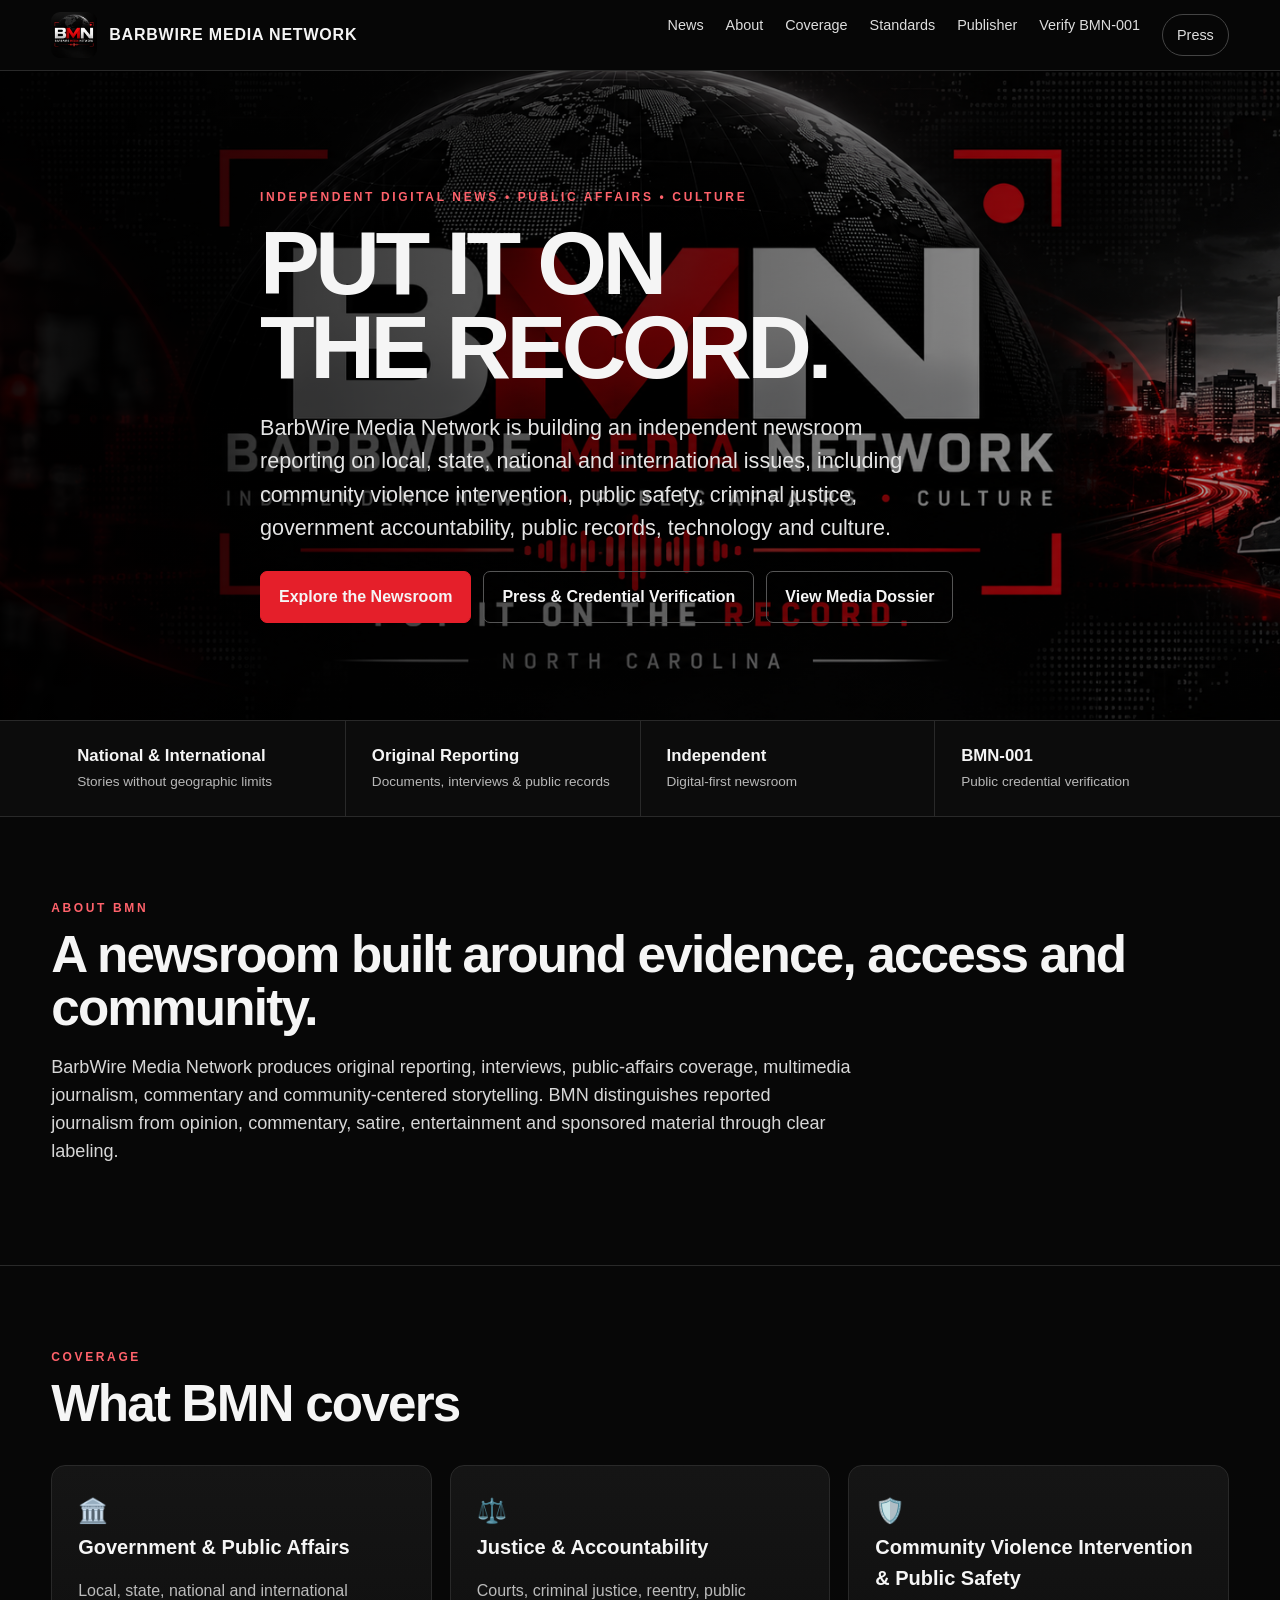
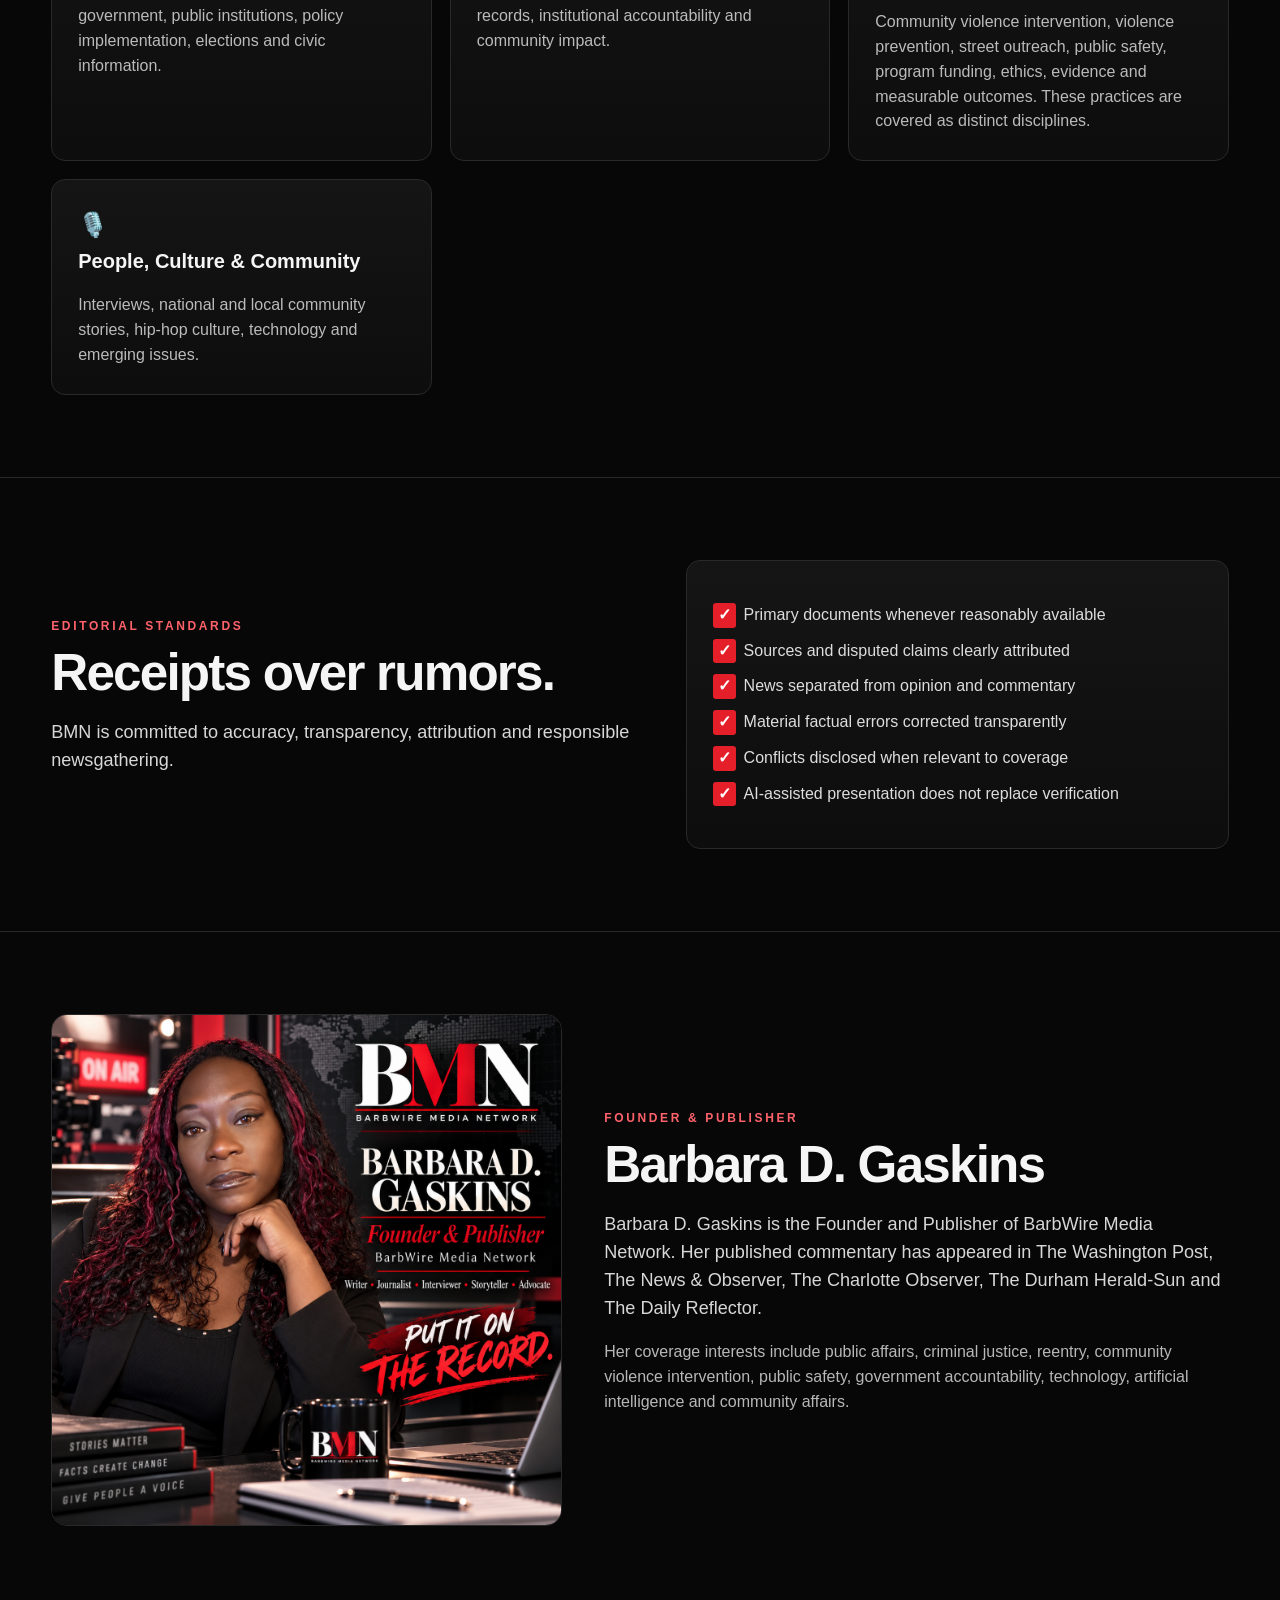
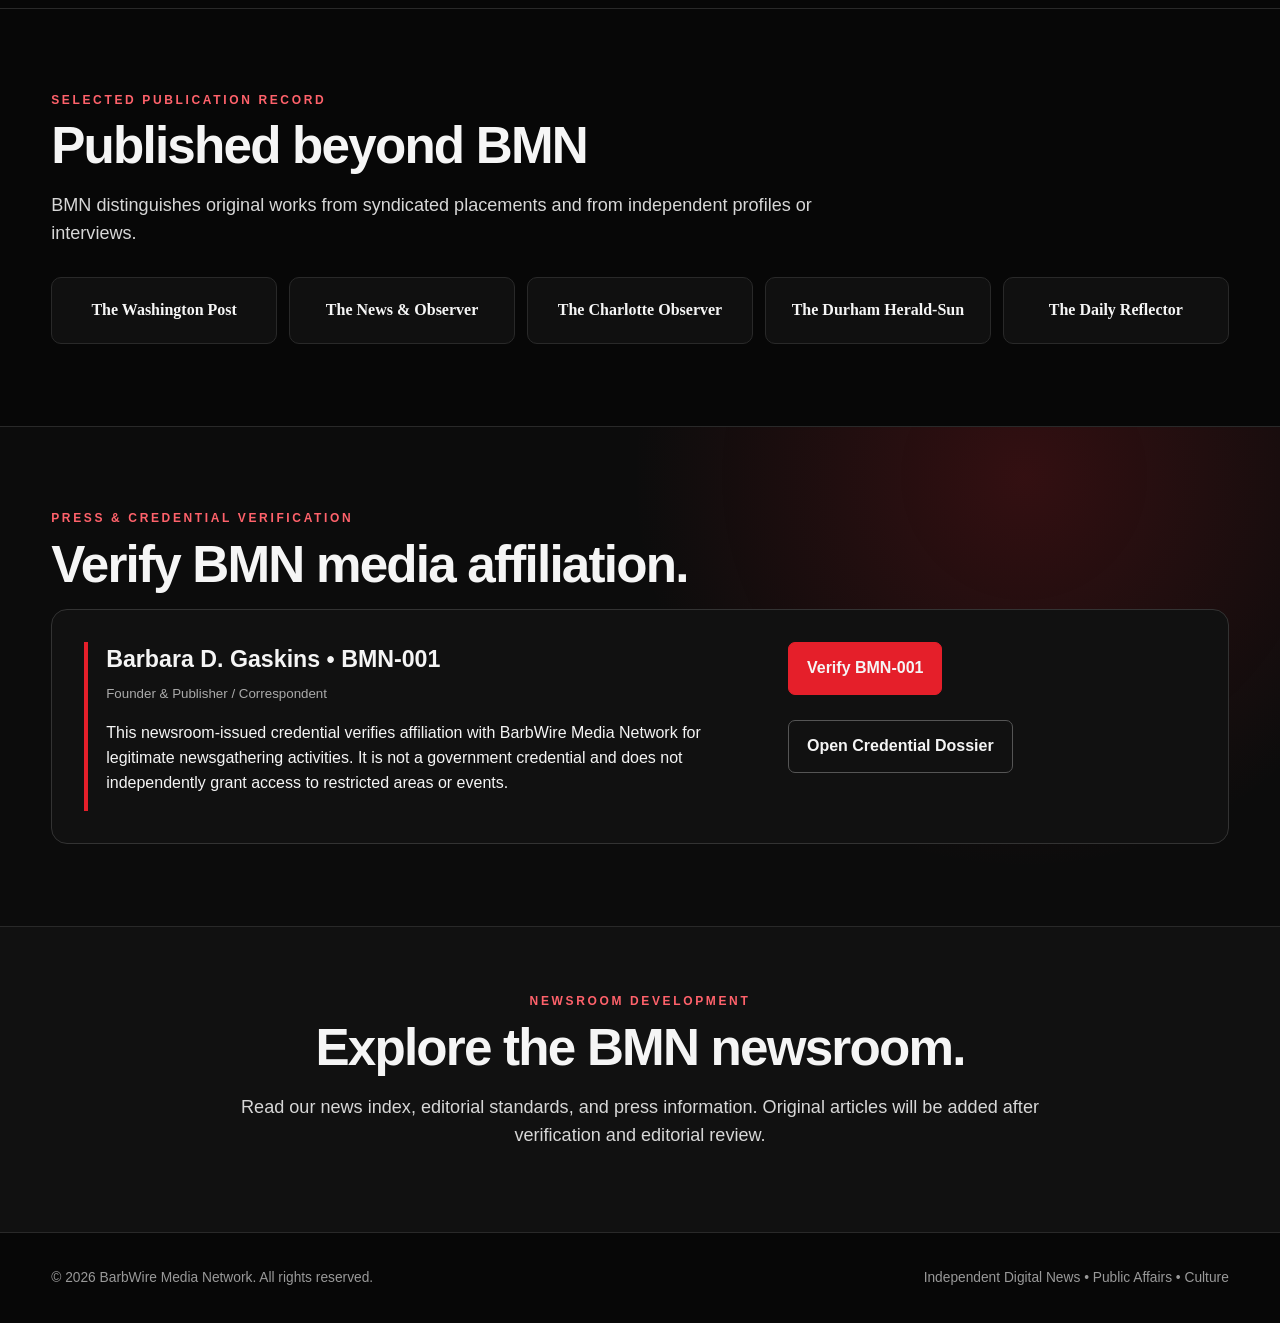
==== bmn/index.html @ dc2c7e1f "BMN: clarify CVI, public safety and national/international coverage" ====
<!doctype html>
<html lang="en">
<head>
  <meta charset="utf-8" />
  <meta name="viewport" content="width=device-width, initial-scale=1" />
  <meta name="description" content="BarbWire Media Network is an independent digital newsroom with national coverage covering public affairs, community violence intervention, public safety, criminal justice, accountability, technology and culture." />
  <meta property="og:title" content="BarbWire Media Network | Put It on the Record" />
  <meta property="og:description" content="Independent news, public affairs & culture. Reporting stories that matter across the United States and beyond." />
  <meta property="og:image" content="assets/bmn-banner.png" />
  <meta name="theme-color" content="#0a0a0a" />
  <title>BarbWire Media Network | Put It on the Record</title>
  <style>
    :root { --bg:#070707; --panel:#111; --panel2:#181818; --red:#e51f2a; --text:#f5f5f5; --muted:#b8b8b8; --line:#292929; }
    *{box-sizing:border-box} html{scroll-behavior:smooth} body{margin:0;background:var(--bg);color:var(--text);font-family:Inter,Arial,Helvetica,sans-serif;line-height:1.55}
    a{color:inherit;text-decoration:none}.wrap{width:min(1180px,92%);margin:auto}.eyebrow{letter-spacing:.22em;text-transform:uppercase;font-weight:800;font-size:.75rem;color:#ff626b}.muted{color:var(--muted)}
    nav{position:sticky;top:0;z-index:20;background:rgba(7,7,7,.94);backdrop-filter:blur(10px);border-bottom:1px solid var(--line)}
    nav .inner{height:70px;display:flex;align-items:center;justify-content:space-between;gap:18px}.brand{display:flex;align-items:center;gap:12px;font-weight:900;letter-spacing:.05em}.brand img{width:46px;height:46px;border-radius:9px;object-fit:cover}.links{display:flex;gap:22px;font-size:.9rem;color:#ddd}.links a:hover{color:#fff}.pill{border:1px solid #444;padding:9px 14px;border-radius:999px}.pill.red{background:var(--red);border-color:var(--red);font-weight:800}
    header{position:relative;min-height:650px;display:grid;align-items:end;background:linear-gradient(90deg,rgba(0,0,0,.9),rgba(0,0,0,.35)),url('assets/bmn-banner.png') center/cover no-repeat;border-bottom:1px solid var(--line)}
    header .hero{padding:90px 0 70px;max-width:760px}h1{font-size:clamp(3rem,7vw,6rem);line-height:.93;margin:.18em 0 .18em;letter-spacing:-.05em}.hero p{font-size:clamp(1.05rem,2vw,1.35rem);max-width:690px;color:#e4e4e4}.cta{display:flex;flex-wrap:wrap;gap:12px;margin-top:26px}.btn{display:inline-flex;align-items:center;justify-content:center;padding:13px 18px;border-radius:7px;border:1px solid #555;font-weight:800}.btn.primary{background:var(--red);border-color:var(--red)}.btn:hover{transform:translateY(-1px)}
    .strip{border-bottom:1px solid var(--line);background:#0c0c0c}.strip .inner{display:grid;grid-template-columns:repeat(4,1fr);gap:1px;background:var(--line)}.stat{background:#0c0c0c;padding:22px 26px}.stat b{display:block;font-size:1.05rem}.stat span{font-size:.85rem;color:var(--muted)}
    section{padding:82px 0;border-bottom:1px solid var(--line)}h2{font-size:clamp(2rem,4vw,3.4rem);line-height:1.05;margin:.2em 0 .35em;letter-spacing:-.035em}.lead{font-size:1.13rem;color:#d7d7d7;max-width:800px}
    .grid3{display:grid;grid-template-columns:repeat(3,1fr);gap:18px;margin-top:34px}.card{background:linear-gradient(180deg,#151515,#0d0d0d);border:1px solid var(--line);border-radius:14px;padding:26px}.card h3{margin:.15em 0 .4em;font-size:1.25rem}.icon{font-size:1.5rem}.card p{color:#bbb;margin-bottom:0}
    .standards{display:grid;grid-template-columns:1.05fr .95fr;gap:34px;align-items:center}.standards ul{padding-left:0;list-style:none}.standards li{margin:11px 0;padding-left:31px;position:relative;color:#ddd}.standards li:before{content:'✓';position:absolute;left:0;color:#fff;background:var(--red);border-radius:3px;padding:0 5px;font-weight:900}
    .founder{display:grid;grid-template-columns:.9fr 1.1fr;gap:42px;align-items:center}.founder img{width:100%;border-radius:16px;border:1px solid var(--line)}
    .pubs{display:grid;grid-template-columns:repeat(5,1fr);gap:12px;margin-top:30px}.pub{padding:20px 12px;text-align:center;border:1px solid var(--line);background:#101010;border-radius:10px;font-family:Georgia,serif;font-weight:700}
    .verify{background:radial-gradient(circle at 80% 10%,rgba(229,31,42,.18),transparent 35%),#0c0c0c}.verifybox{display:grid;grid-template-columns:1.25fr .75fr;gap:24px;background:#111;border:1px solid #333;border-radius:16px;padding:32px}.credential{border-left:4px solid var(--red);padding-left:18px}.credential b{font-size:1.45rem}.credential small{display:block;color:#aaa;margin-top:6px}
    .coming{padding:65px 0;text-align:center;background:#111}.coming h2{margin-bottom:10px}.footer{padding:34px 0;color:#999;font-size:.86rem}.footer .inner{display:flex;justify-content:space-between;gap:20px;flex-wrap:wrap}
    @media(max-width:900px){.links{display:none}.strip .inner{grid-template-columns:1fr 1fr}.grid3{grid-template-columns:1fr}.standards,.founder,.verifybox{grid-template-columns:1fr}.pubs{grid-template-columns:1fr 1fr}header{min-height:590px}.founder img{max-width:620px}}
    @media(max-width:520px){.strip .inner,.pubs{grid-template-columns:1fr}.hero{padding-top:65px}.btn{width:100%}}
  </style>
  <link rel="canonical" href="https://bdgaskins27889.github.io/bmn/"><meta property="og:type" content="website"><meta property="og:url" content="https://bdgaskins27889.github.io/bmn/"><meta name="robots" content="index,follow">
</head>
<body>
  <nav>
    <div class="wrap inner">
      <a class="brand" href="#top"><img src="assets/bmn-logo.png" alt="BMN logo"><span>BARBWIRE MEDIA NETWORK</span></a>
      <div class="links"><a href="news/">News</a><a href="#about">About</a><a href="#coverage">Coverage</a><a href="editorial-policy/">Standards</a><a href="#publisher">Publisher</a><a href="verify-BMN-001.html">Verify BMN-001</a><a class="pill" href="press/">Press</a></div>
    </div>
  </nav>

  <header id="top">
    <div class="wrap hero">
      <div class="eyebrow">Independent Digital News • Public Affairs • Culture</div>
      <h1>PUT IT ON<br>THE RECORD.</h1>
      <p>BarbWire Media Network is building an independent newsroom reporting on local, state, national and international issues, including community violence intervention, public safety, criminal justice, government accountability, public records, technology and culture.</p>
      <div class="cta">
        <a class="btn primary" href="news/">Explore the Newsroom</a><a class="btn" href="#press">Press & Credential Verification</a>
        <a class="btn" href="BMN_Press_Credential_Media_Dossier_v1.1.pdf">View Media Dossier</a>
      </div>
    </div>
  </header>

  <div class="strip"><div class="wrap inner">
    <div class="stat"><b>National & International</b><span>Stories without geographic limits</span></div>
    <div class="stat"><b>Original Reporting</b><span>Documents, interviews & public records</span></div>
    <div class="stat"><b>Independent</b><span>Digital-first newsroom</span></div>
    <div class="stat"><b>BMN-001</b><span>Public credential verification</span></div>
  </div></div>

  <section id="about"><div class="wrap">
    <div class="eyebrow">About BMN</div><h2>A newsroom built around evidence, access and community.</h2>
    <p class="lead">BarbWire Media Network produces original reporting, interviews, public-affairs coverage, multimedia journalism, commentary and community-centered storytelling. BMN distinguishes reported journalism from opinion, commentary, satire, entertainment and sponsored material through clear labeling.</p>
  </div></section>

  <section id="coverage"><div class="wrap">
    <div class="eyebrow">Coverage</div><h2>What BMN covers</h2>
    <div class="grid3">
      <div class="card"><div class="icon">🏛️</div><h3>Government & Public Affairs</h3><p>Local, state, national and international government, public institutions, policy implementation, elections and civic information.</p></div>
      <div class="card"><div class="icon">⚖️</div><h3>Justice & Accountability</h3><p>Courts, criminal justice, reentry, public records, institutional accountability and community impact.</p></div>
      <div class="card"><div class="icon">🛡️</div><h3>Community Violence Intervention & Public Safety</h3><p>Community violence intervention, violence prevention, street outreach, public safety, program funding, ethics, evidence and measurable outcomes. These practices are covered as distinct disciplines.</p></div><div class="card"><div class="icon">🎙️</div><h3>People, Culture & Community</h3><p>Interviews, national and local community stories, hip-hop culture, technology and emerging issues.</p></div>
    </div>
  </div></section>

  <section id="standards"><div class="wrap standards">
    <div><div class="eyebrow">Editorial Standards</div><h2>Receipts over rumors.</h2><p class="lead">BMN is committed to accuracy, transparency, attribution and responsible newsgathering.</p></div>
    <div class="card"><ul>
      <li>Primary documents whenever reasonably available</li><li>Sources and disputed claims clearly attributed</li><li>News separated from opinion and commentary</li><li>Material factual errors corrected transparently</li><li>Conflicts disclosed when relevant to coverage</li><li>AI-assisted presentation does not replace verification</li>
    </ul></div>
  </div></section>

  <section id="publisher"><div class="wrap founder">
    <img src="assets/barbara-founder.png" alt="Barbara D. Gaskins, Founder and Publisher of BarbWire Media Network">
    <div><div class="eyebrow">Founder & Publisher</div><h2>Barbara D. Gaskins</h2>
      <p class="lead">Barbara D. Gaskins is the Founder and Publisher of BarbWire Media Network. Her published commentary has appeared in The Washington Post, The News & Observer, The Charlotte Observer, The Durham Herald-Sun and The Daily Reflector.</p>
      <p class="muted">Her coverage interests include public affairs, criminal justice, reentry, community violence intervention, public safety, government accountability, technology, artificial intelligence and community affairs.</p>
    </div>
  </div></section>

  <section><div class="wrap"><div class="eyebrow">Selected Publication Record</div><h2>Published beyond BMN</h2>
    <p class="lead">BMN distinguishes original works from syndicated placements and from independent profiles or interviews.</p>
    <div class="pubs"><div class="pub">The Washington Post</div><div class="pub">The News & Observer</div><div class="pub">The Charlotte Observer</div><div class="pub">The Durham Herald-Sun</div><div class="pub">The Daily Reflector</div></div>
  </div></section>

  <section id="press" class="verify"><div class="wrap">
    <div class="eyebrow">Press & Credential Verification</div><h2>Verify BMN media affiliation.</h2>
    <div class="verifybox">
      <div class="credential"><b>Barbara D. Gaskins • BMN-001</b><small>Founder & Publisher / Correspondent</small><p>This newsroom-issued credential verifies affiliation with BarbWire Media Network for legitimate newsgathering activities. It is not a government credential and does not independently grant access to restricted areas or events.</p></div>
      <div><a class="btn primary" href="verify-BMN-001.html">Verify BMN-001</a><br><br><a class="btn" href="BMN_Press_Credential_Media_Dossier_v1.1.pdf">Open Credential Dossier</a></div>
    </div>
  </div></section>

  <section class="coming"><div class="wrap"><div class="eyebrow">Newsroom Development</div><h2>Explore the BMN newsroom.</h2><p class="lead" style="margin-left:auto;margin-right:auto">Read our <a href="news/">news index</a>, <a href="editorial-policy/">editorial standards</a>, and <a href="press/">press information</a>. Original articles will be added after verification and editorial review.</p></div></section>

  <footer class="footer"><div class="wrap inner"><span>© 2026 BarbWire Media Network. All rights reserved.</span><span>Independent Digital News • Public Affairs • Culture</span></div></footer>
</body>
</html>
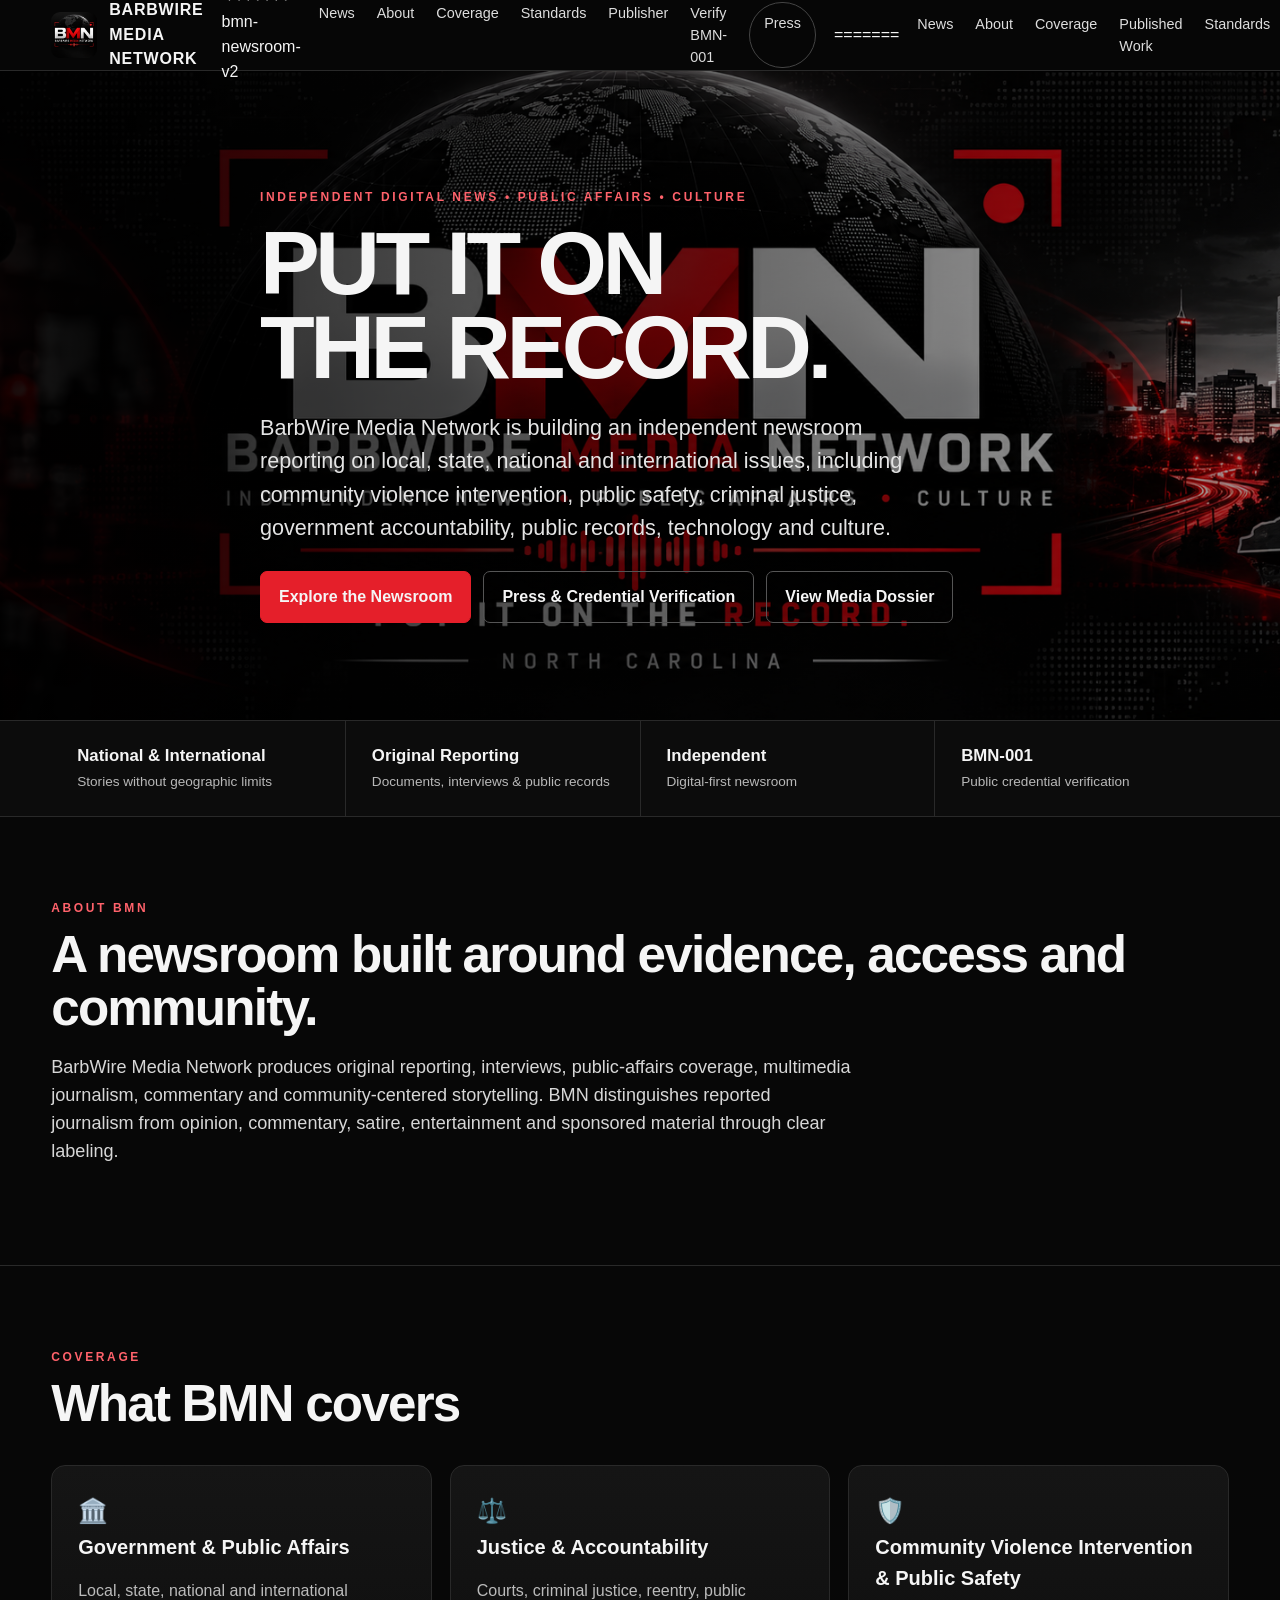
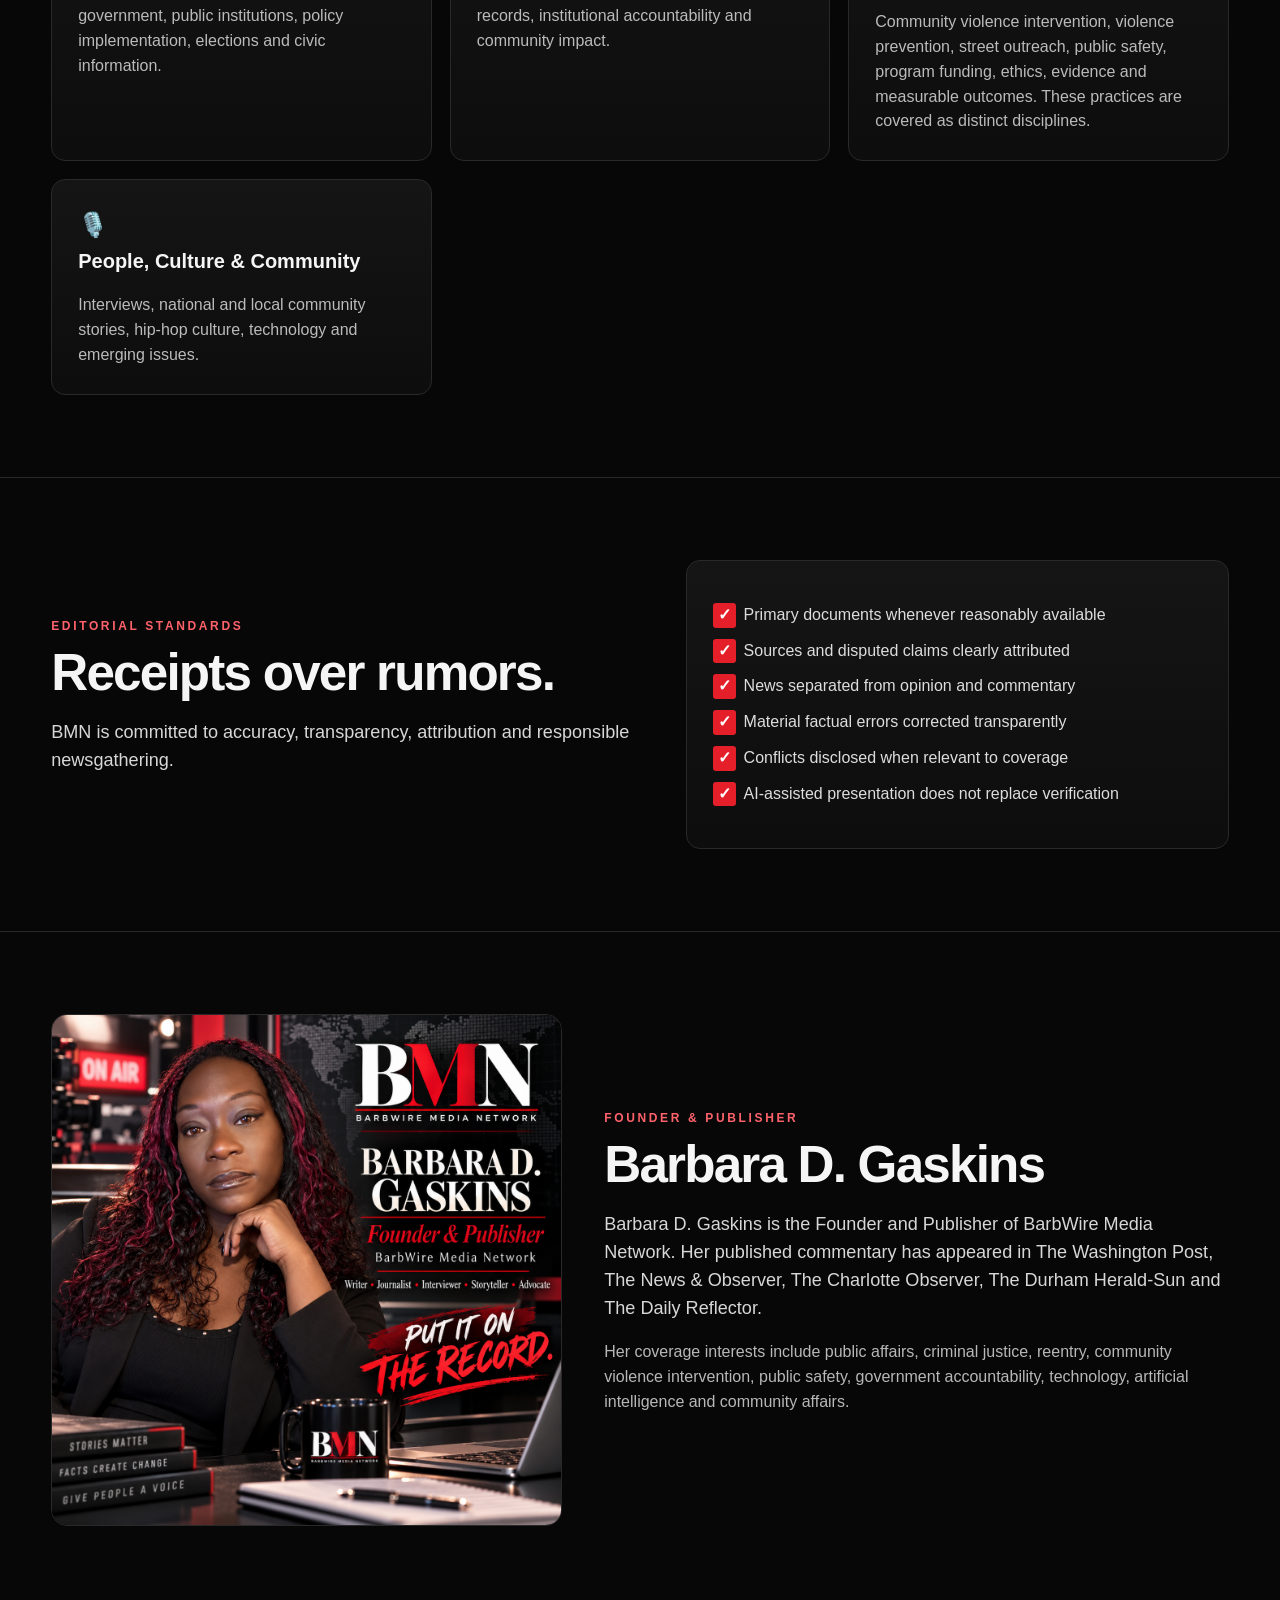
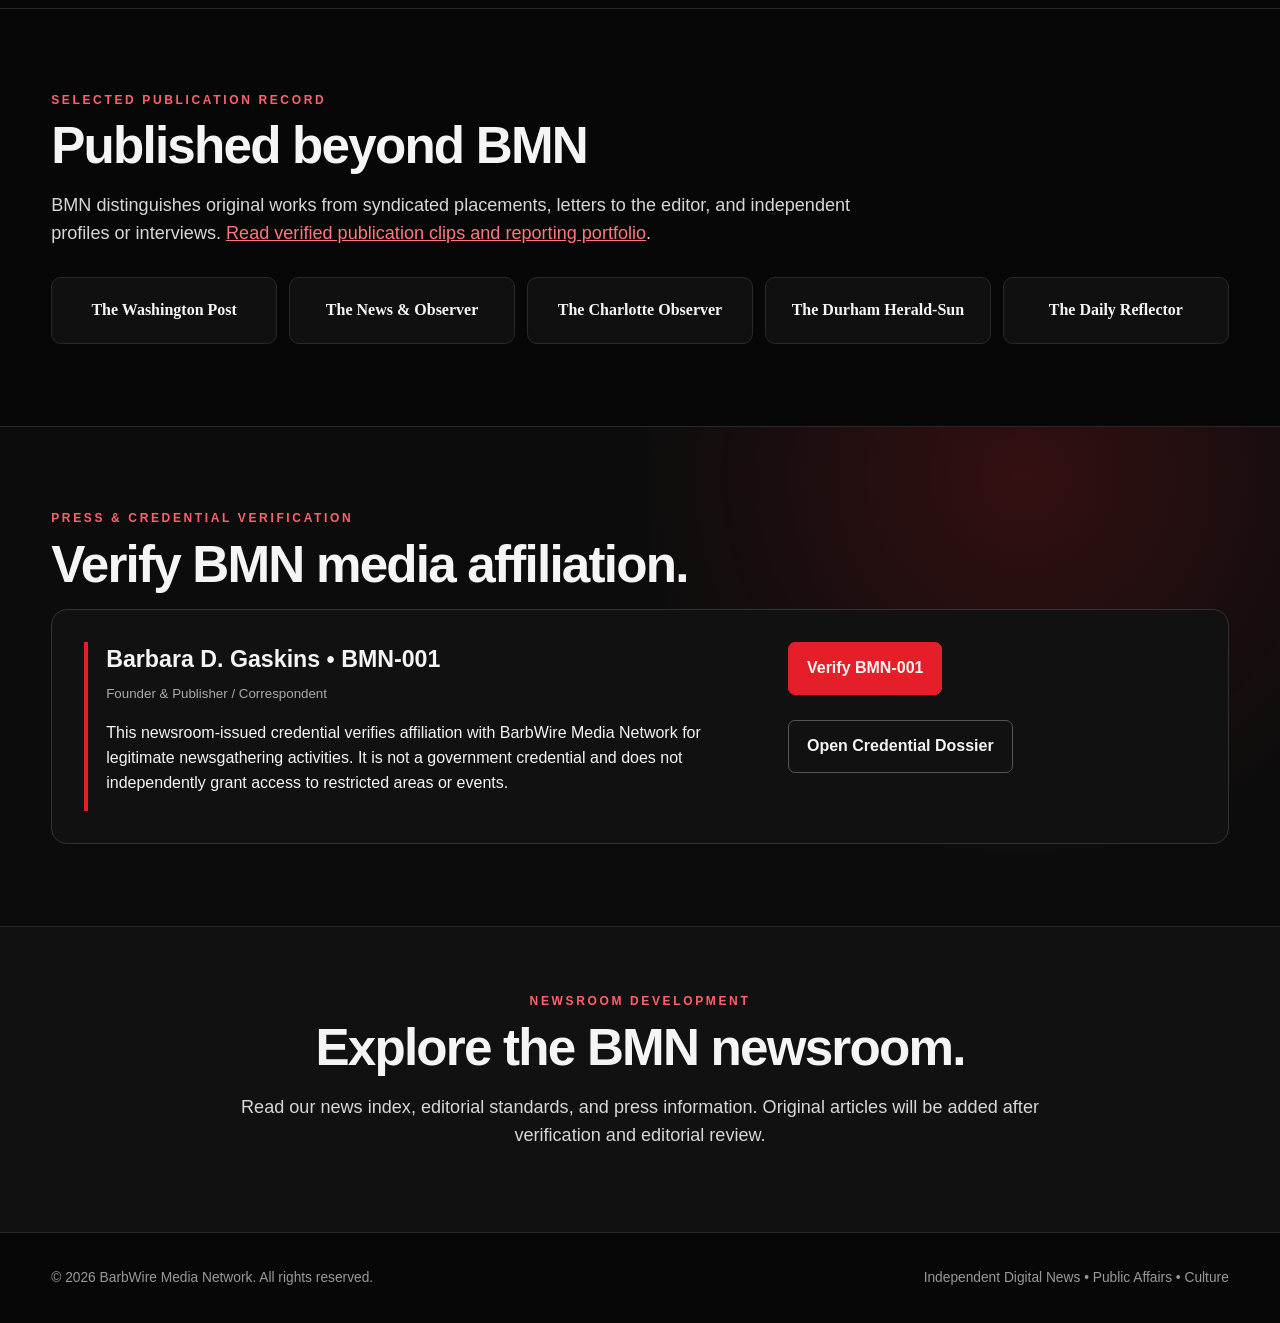
==== commit 1970c67f: "Merge branch 'main' into bmn-newsroom-v2" ====
--- a/bmn/index.html
+++ b/bmn/index.html
@@ -33,8 +33,11 @@
 <body>
   <nav>
     <div class="wrap inner">
-      <a class="brand" href="#top"><img src="assets/bmn-logo.png" alt="BMN logo"><span>BARBWIRE MEDIA NETWORK</span></a>
+      <a class="brand" href="#top"><img src="assets/bmn-logo.png" alt="BMN logo"><span>BARBWIRE MEDIA NETWORK</span></a><<<<<<< bmn-newsroom-v2
       <div class="links"><a href="news/">News</a><a href="#about">About</a><a href="#coverage">Coverage</a><a href="editorial-policy/">Standards</a><a href="#publisher">Publisher</a><a href="verify-BMN-001.html">Verify BMN-001</a><a class="pill" href="press/">Press</a></div>
+=======
+      <div class="links"><a href="news/">News</a><a href="#about">About</a><a href="#coverage">Coverage</a><a href="publications/">Published Work</a><a href="editorial-policy/">Standards</a><a href="#publisher">Publisher</a><a class="pill" href="press/">Press</a></div>
+>>> main
     </div>
   </nav>
 
@@ -67,7 +70,7 @@
     <div class="grid3">
       <div class="card"><div class="icon">🏛️</div><h3>Government & Public Affairs</h3><p>Local, state, national and international government, public institutions, policy implementation, elections and civic information.</p></div>
       <div class="card"><div class="icon">⚖️</div><h3>Justice & Accountability</h3><p>Courts, criminal justice, reentry, public records, institutional accountability and community impact.</p></div>
-      <div class="card"><div class="icon">🛡️</div><h3>Community Violence Intervention & Public Safety</h3><p>Community violence intervention, violence prevention, street outreach, public safety, program funding, ethics, evidence and measurable outcomes. These practices are covered as distinct disciplines.</p></div><div class="card"><div class="icon">🎙️</div><h3>People, Culture & Community</h3><p>Interviews, national and local community stories, hip-hop culture, technology and emerging issues.</p></div>
+      <div class="card"><div class="icon">🛡️</div><h3><a href="news/community-violence-intervention/">Community Violence Intervention & Public Safety</a></h3><p>Community violence intervention, violence prevention, street outreach, public safety, program funding, ethics, evidence and measurable outcomes. These practices are covered as distinct disciplines.</p></div><div class="card"><div class="icon">🎙️</div><h3>People, Culture & Community</h3><p>Interviews, national and local community stories, hip-hop culture, technology and emerging issues.</p></div>
     </div>
   </div></section>
 
@@ -87,7 +90,7 @@
   </div></section>
 
   <section><div class="wrap"><div class="eyebrow">Selected Publication Record</div><h2>Published beyond BMN</h2>
-    <p class="lead">BMN distinguishes original works from syndicated placements and from independent profiles or interviews.</p>
+    <p class="lead">BMN distinguishes original works from syndicated placements, letters to the editor, and independent profiles or interviews. <a href="publications/" style="color:#ff777e;text-decoration:underline">Read verified publication clips and reporting portfolio</a>.</p>
     <div class="pubs"><div class="pub">The Washington Post</div><div class="pub">The News & Observer</div><div class="pub">The Charlotte Observer</div><div class="pub">The Durham Herald-Sun</div><div class="pub">The Daily Reflector</div></div>
   </div></section>
 
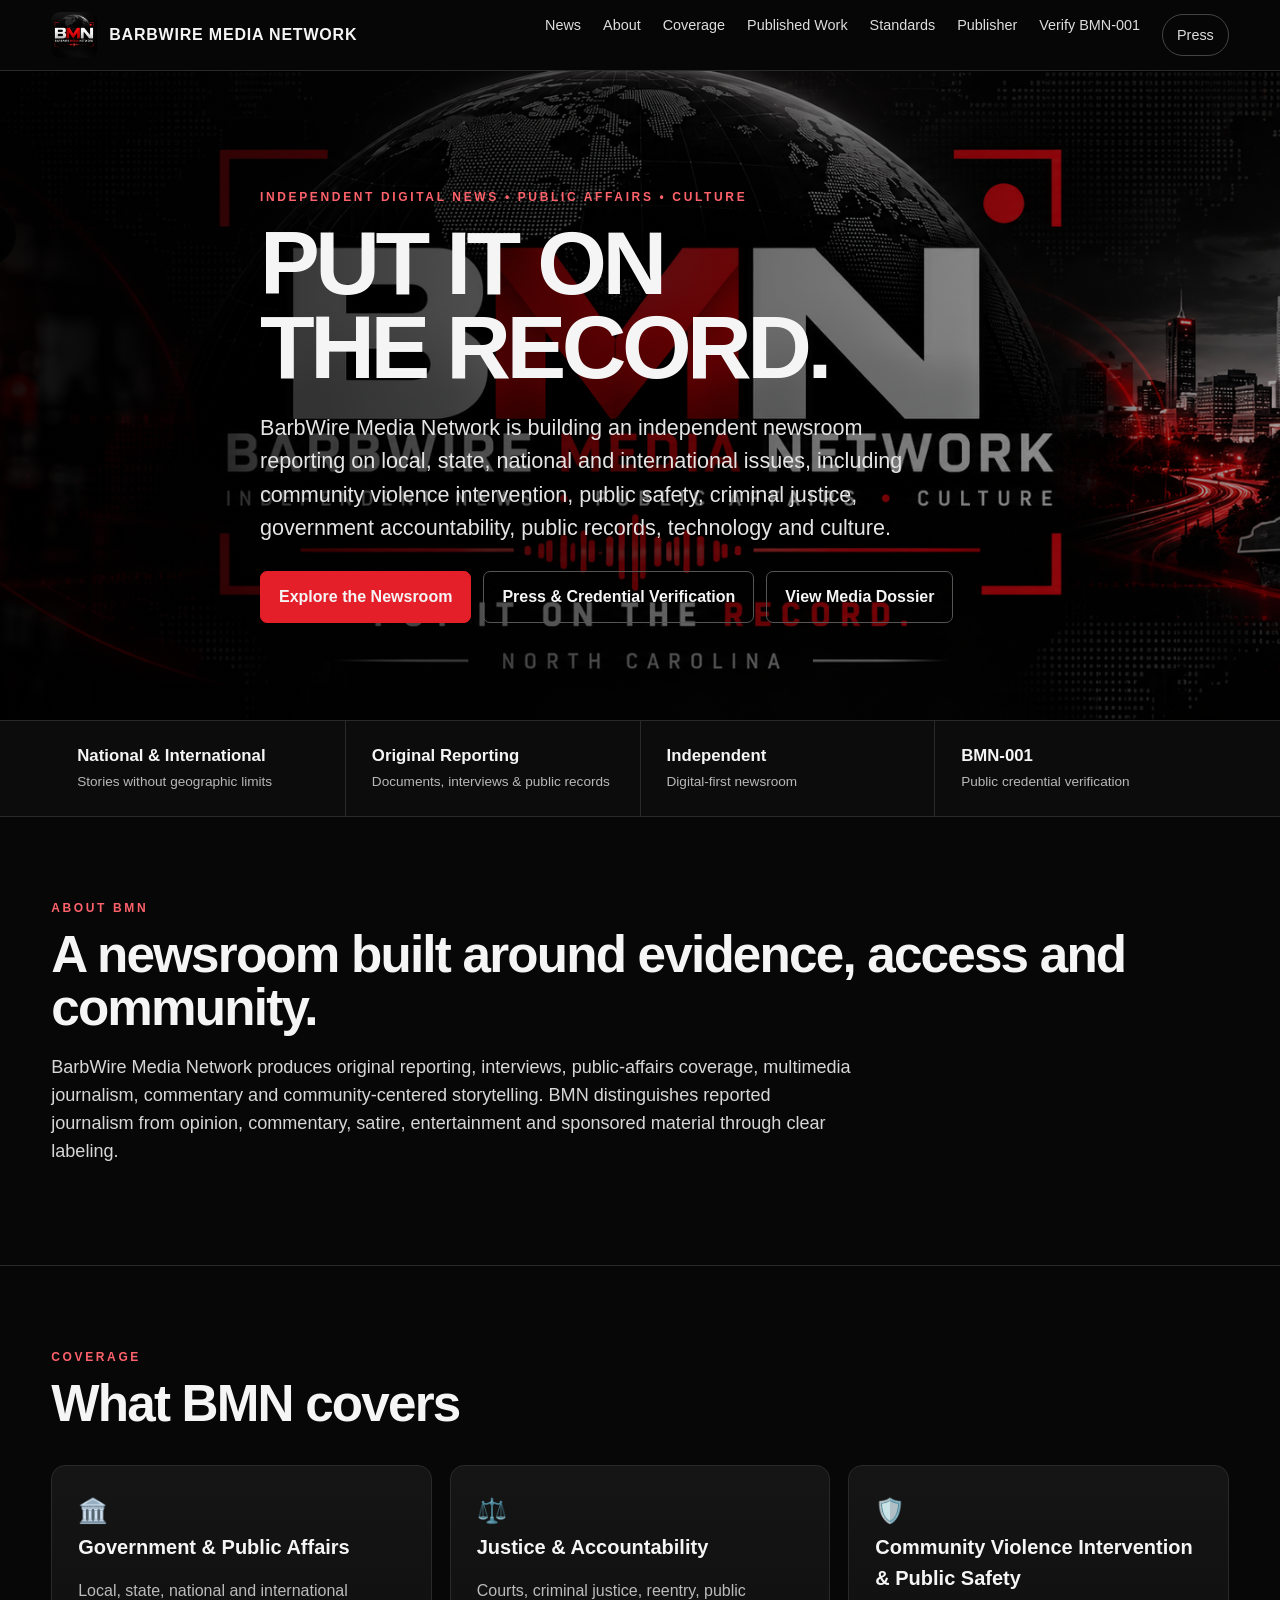
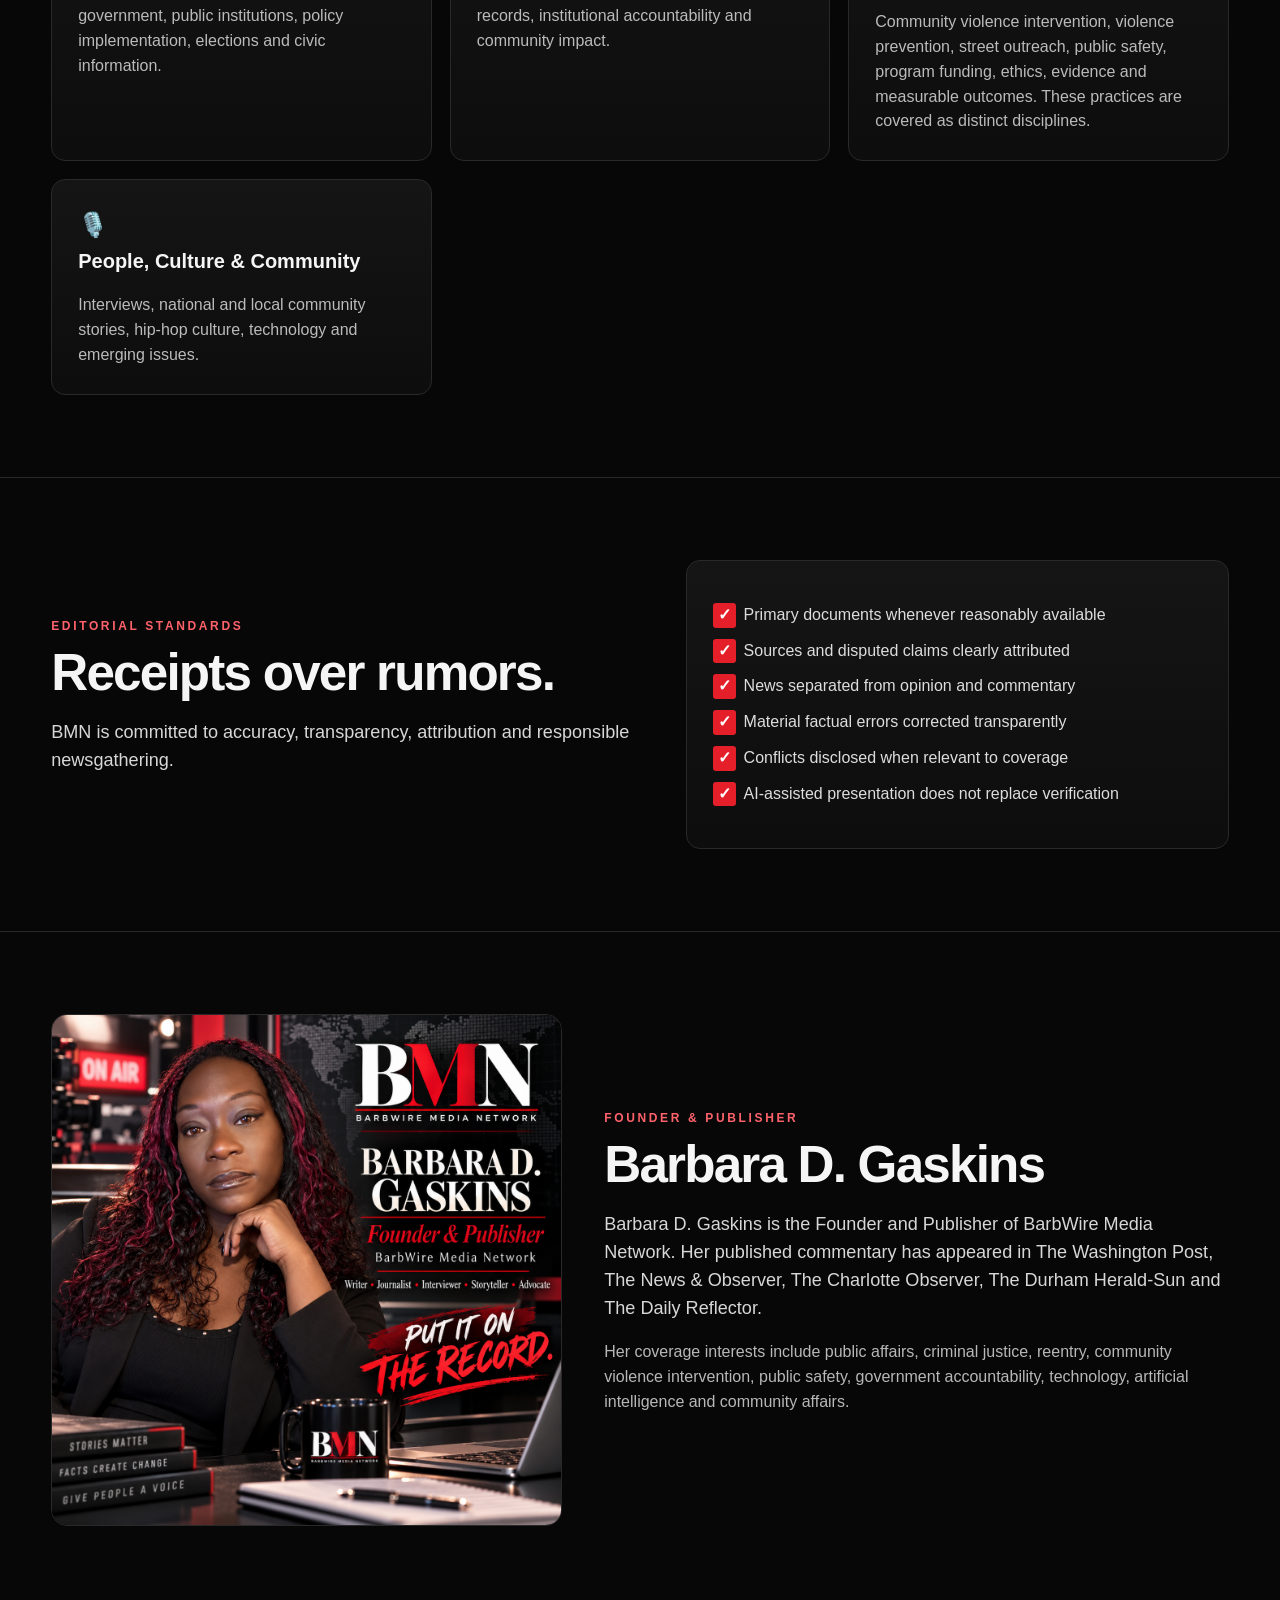
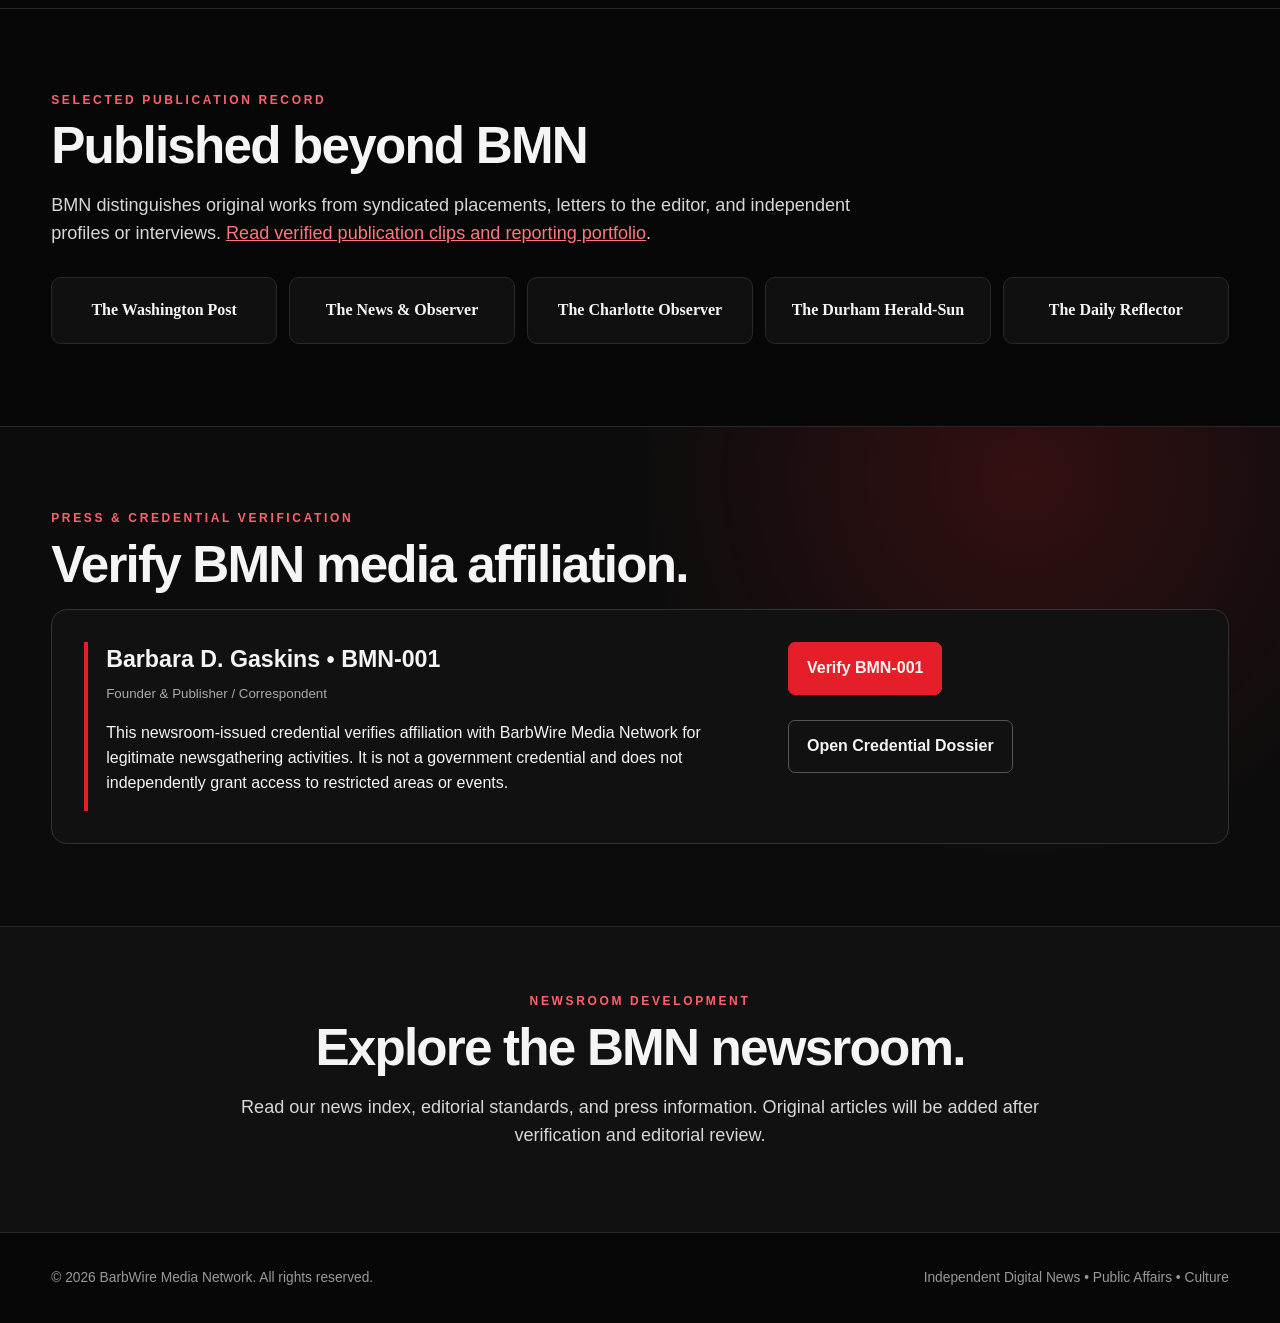
==== commit 216d900d: "Resolve homepage navigation conflict preserving published work and BMN credential" ====
--- a/bmn/index.html
+++ b/bmn/index.html
@@ -33,11 +33,7 @@
 <body>
   <nav>
     <div class="wrap inner">
-      <a class="brand" href="#top"><img src="assets/bmn-logo.png" alt="BMN logo"><span>BARBWIRE MEDIA NETWORK</span></a><<<<<<< bmn-newsroom-v2
-      <div class="links"><a href="news/">News</a><a href="#about">About</a><a href="#coverage">Coverage</a><a href="editorial-policy/">Standards</a><a href="#publisher">Publisher</a><a href="verify-BMN-001.html">Verify BMN-001</a><a class="pill" href="press/">Press</a></div>
-=======
-      <div class="links"><a href="news/">News</a><a href="#about">About</a><a href="#coverage">Coverage</a><a href="publications/">Published Work</a><a href="editorial-policy/">Standards</a><a href="#publisher">Publisher</a><a class="pill" href="press/">Press</a></div>
->>> main
+      <a class="brand" href="#top"><img src="assets/bmn-logo.png" alt="BMN logo"><span>BARBWIRE MEDIA NETWORK</span></a>      <div class="links"><a href="news/">News</a><a href="#about">About</a><a href="#coverage">Coverage</a><a href="publications/">Published Work</a><a href="editorial-policy/">Standards</a><a href="#publisher">Publisher</a><a href="verify-BMN-001.html">Verify BMN-001</a><a class="pill" href="press/">Press</a></div>
     </div>
   </nav>
 
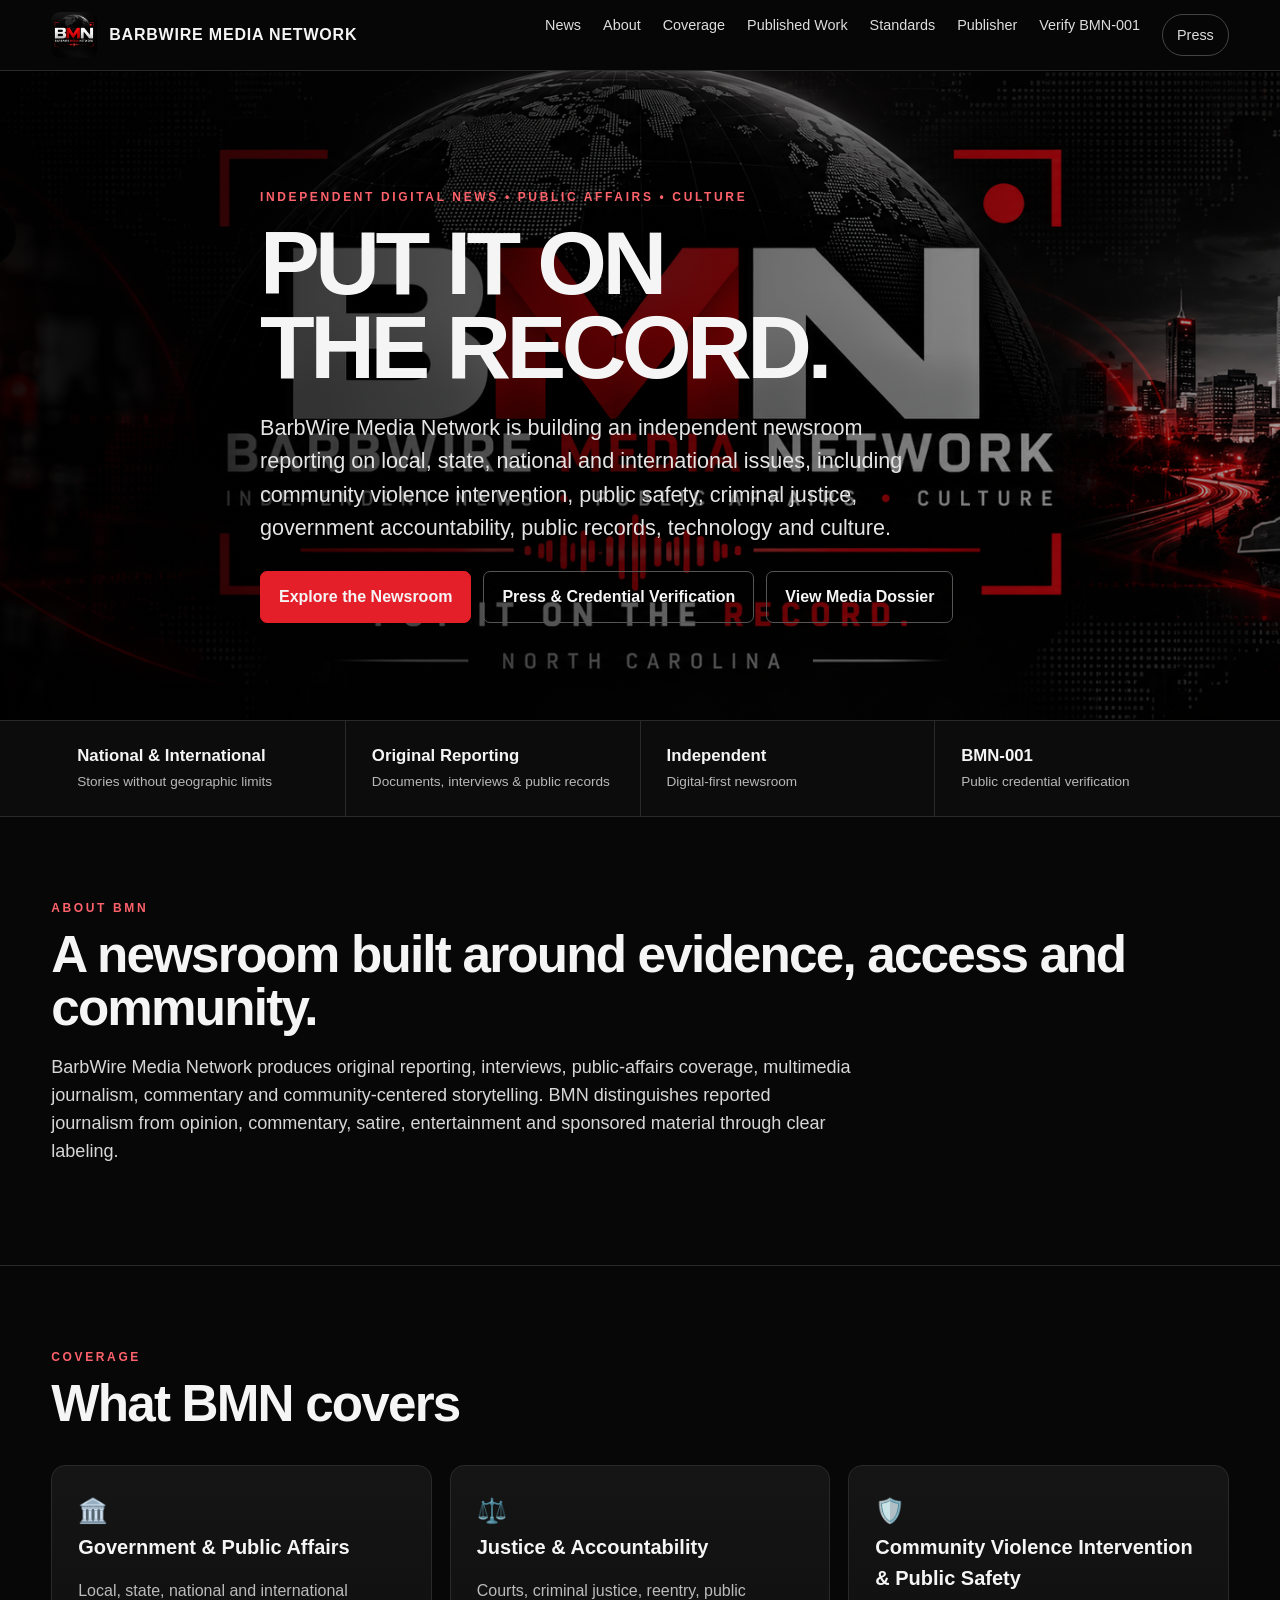
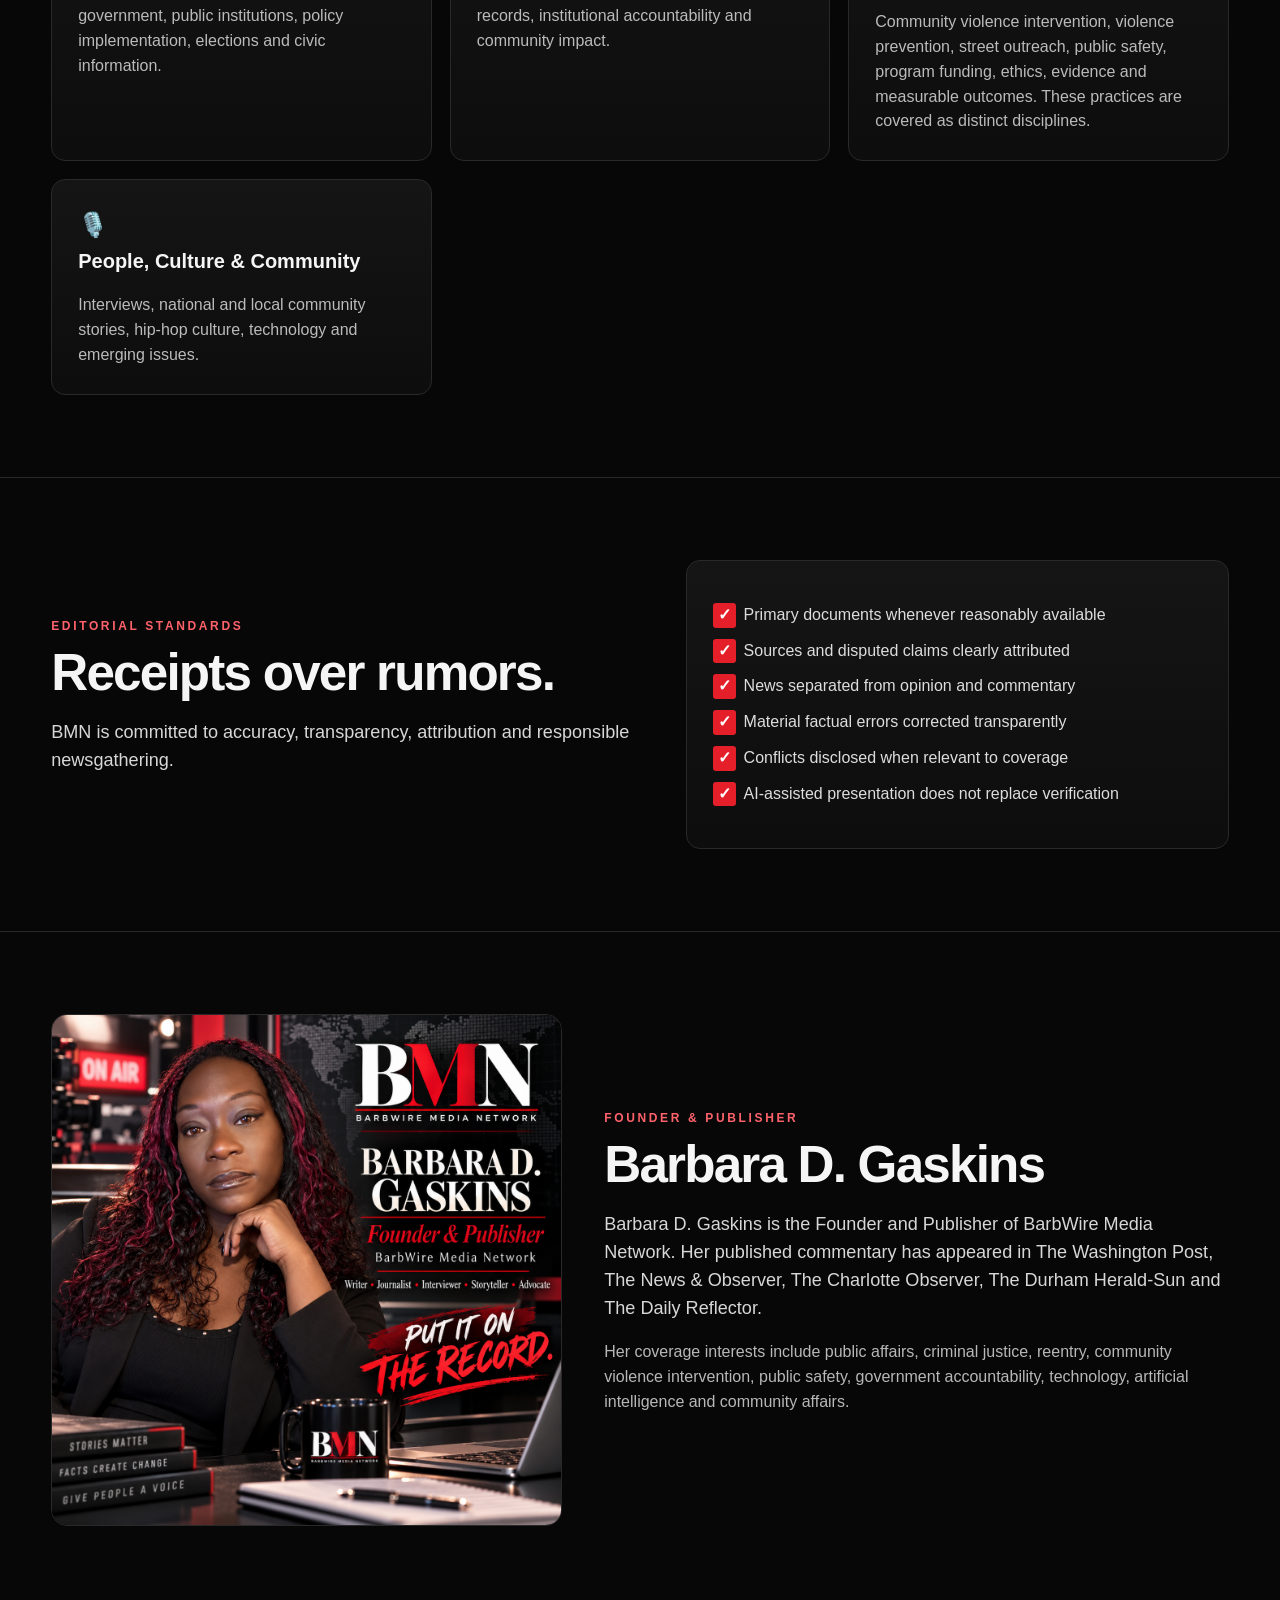
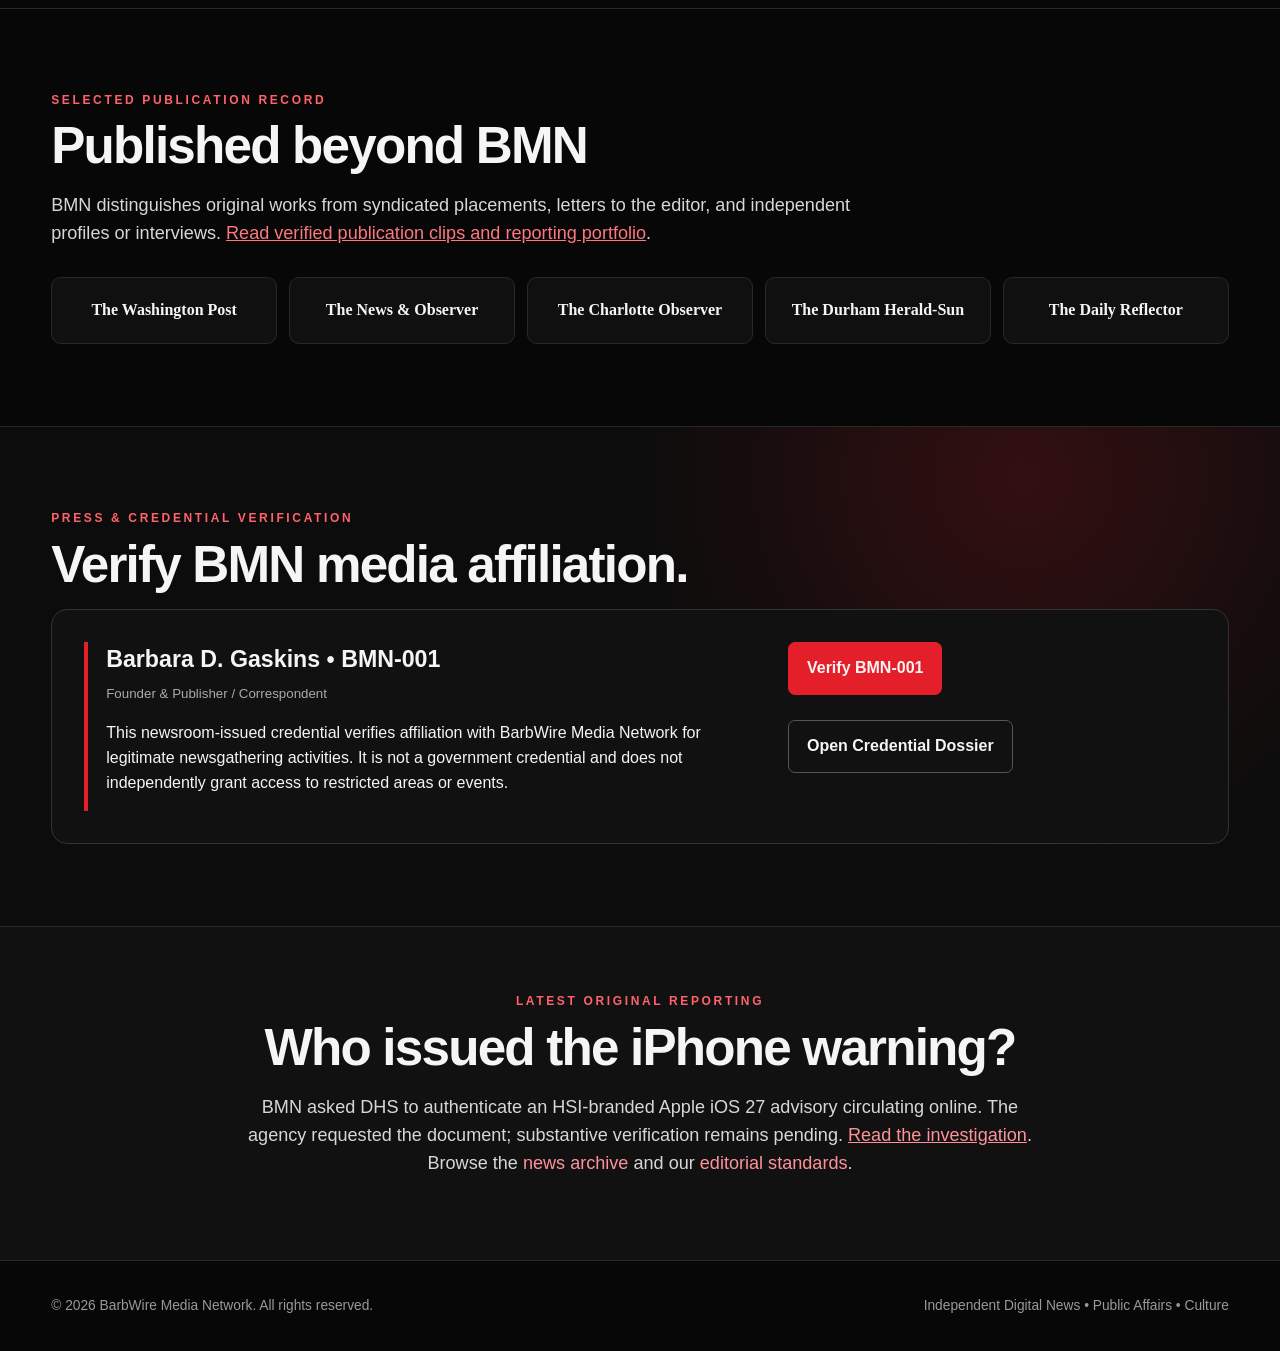
==== commit d432ed9c: "Feature published HSI advisory verification reporting on BMN homepage" ====
--- a/bmn/index.html
+++ b/bmn/index.html
@@ -98,7 +98,7 @@
     </div>
   </div></section>
 
-  <section class="coming"><div class="wrap"><div class="eyebrow">Newsroom Development</div><h2>Explore the BMN newsroom.</h2><p class="lead" style="margin-left:auto;margin-right:auto">Read our <a href="news/">news index</a>, <a href="editorial-policy/">editorial standards</a>, and <a href="press/">press information</a>. Original articles will be added after verification and editorial review.</p></div></section>
+  <section class="coming"><div class="wrap"><div class="eyebrow">Latest Original Reporting</div><h2>Who issued the iPhone warning?</h2><p class="lead" style="margin-left:auto;margin-right:auto">BMN asked DHS to authenticate an HSI-branded Apple iOS 27 advisory circulating online. The agency requested the document; substantive verification remains pending. <a style="color:#ff9299;text-decoration:underline" href="news/hsi-iphone-advisory-dhs-verification/">Read the investigation</a>. Browse the <a href="news/" style="color:#ff9299">news archive</a> and our <a href="editorial-policy/" style="color:#ff9299">editorial standards</a>.</p></div></section>
 
   <footer class="footer"><div class="wrap inner"><span>© 2026 BarbWire Media Network. All rights reserved.</span><span>Independent Digital News • Public Affairs • Culture</span></div></footer>
 </body>
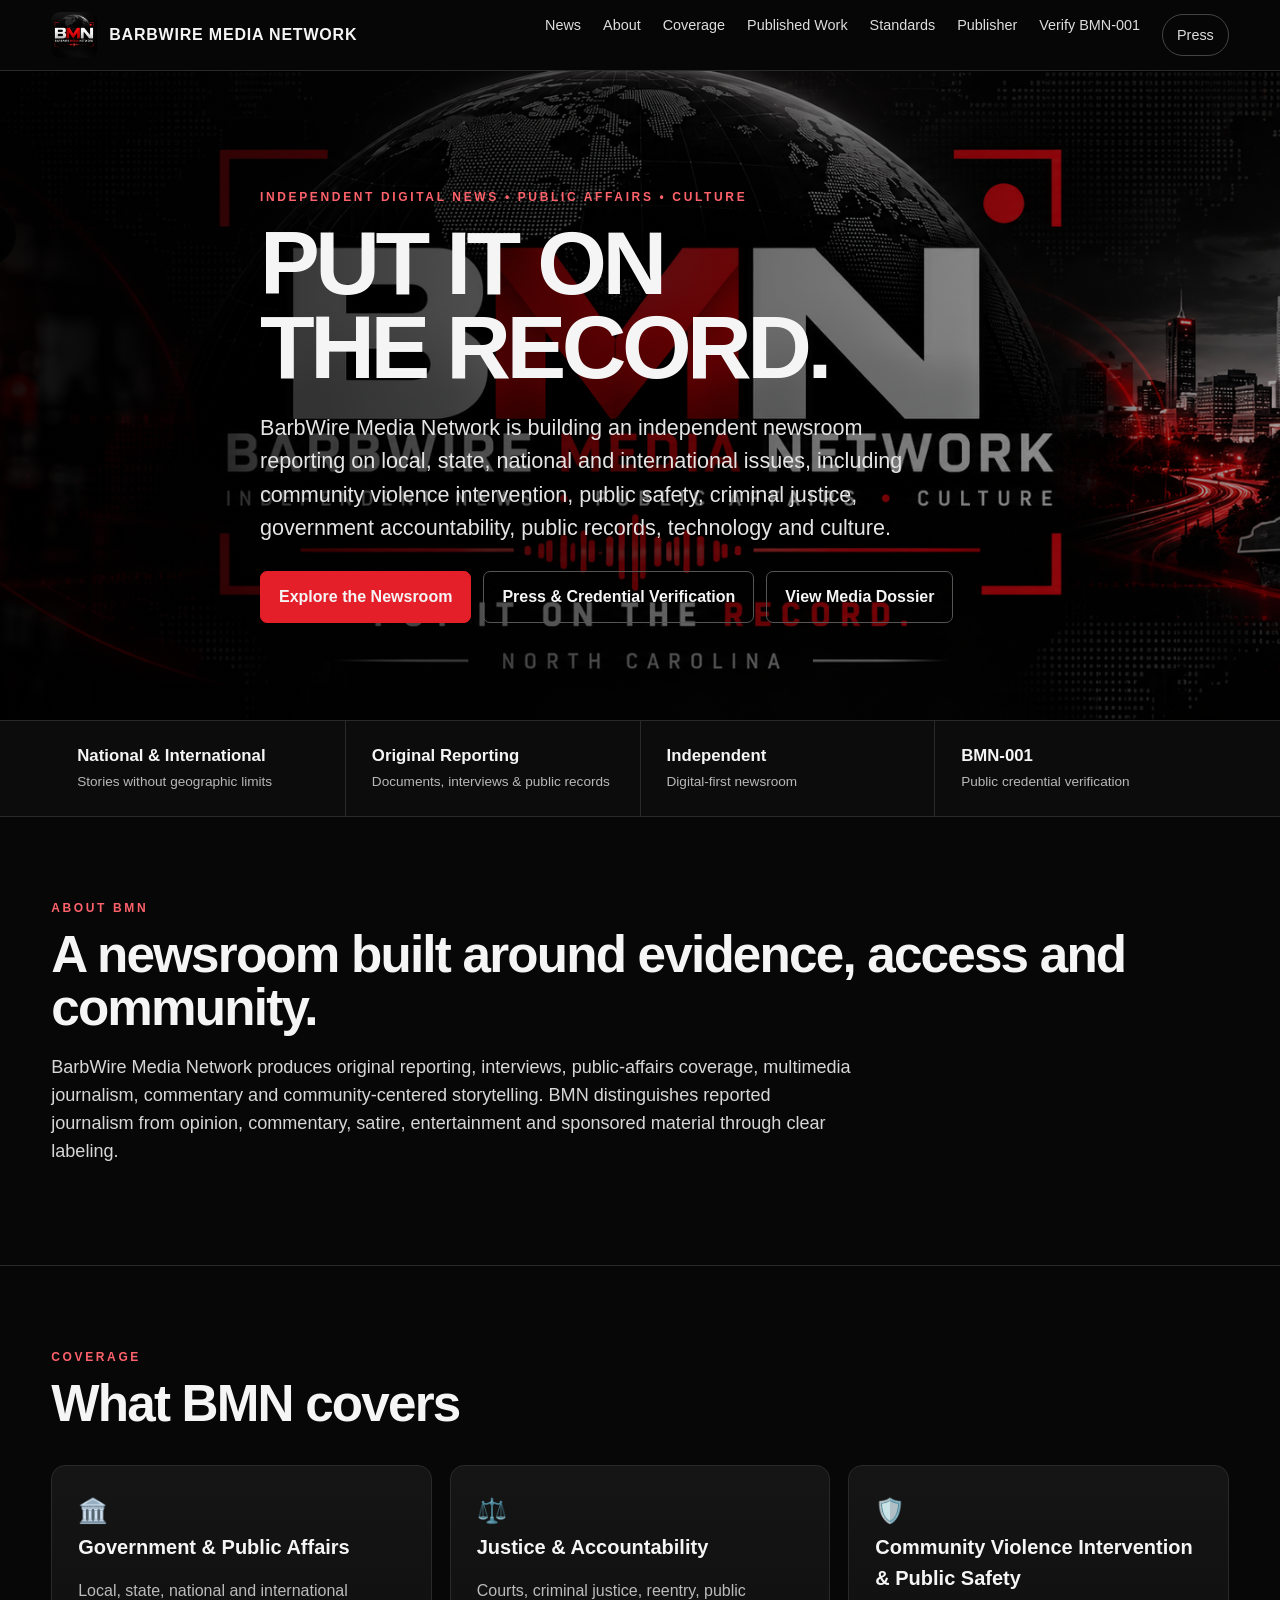
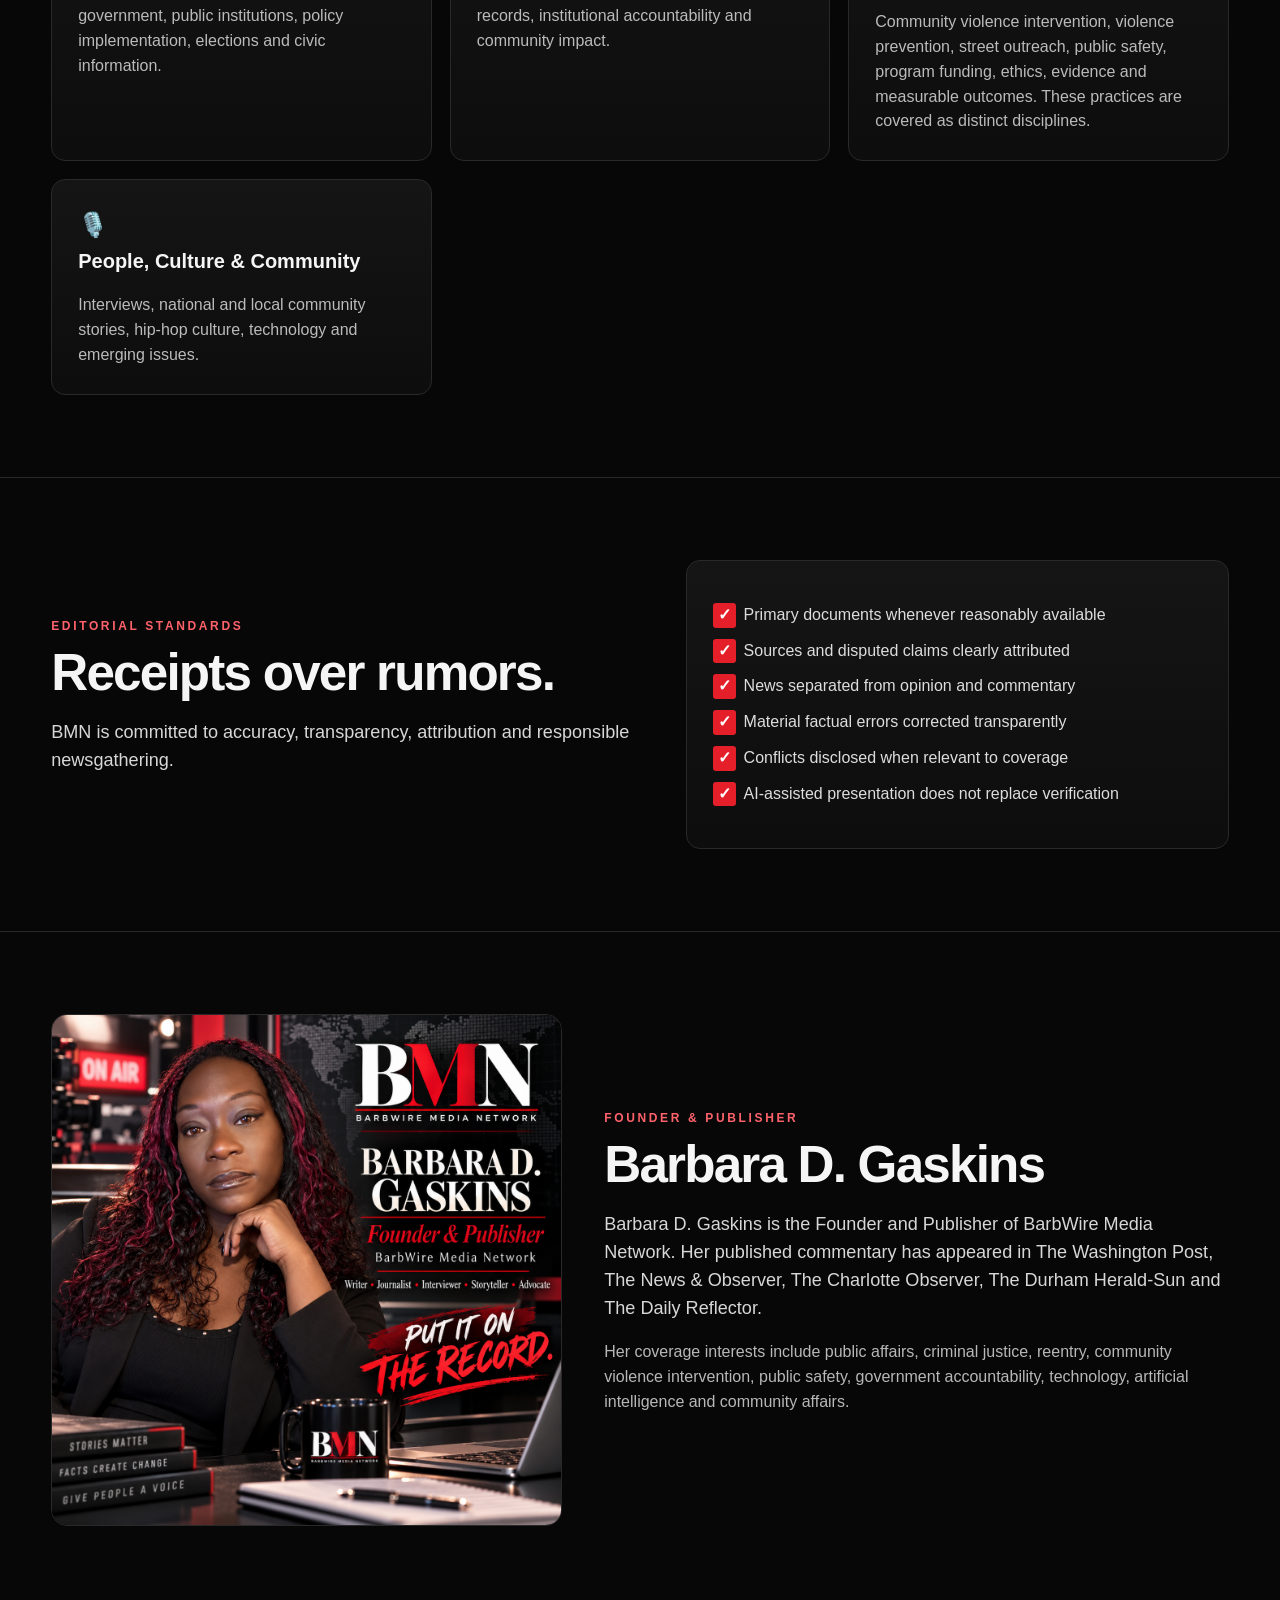
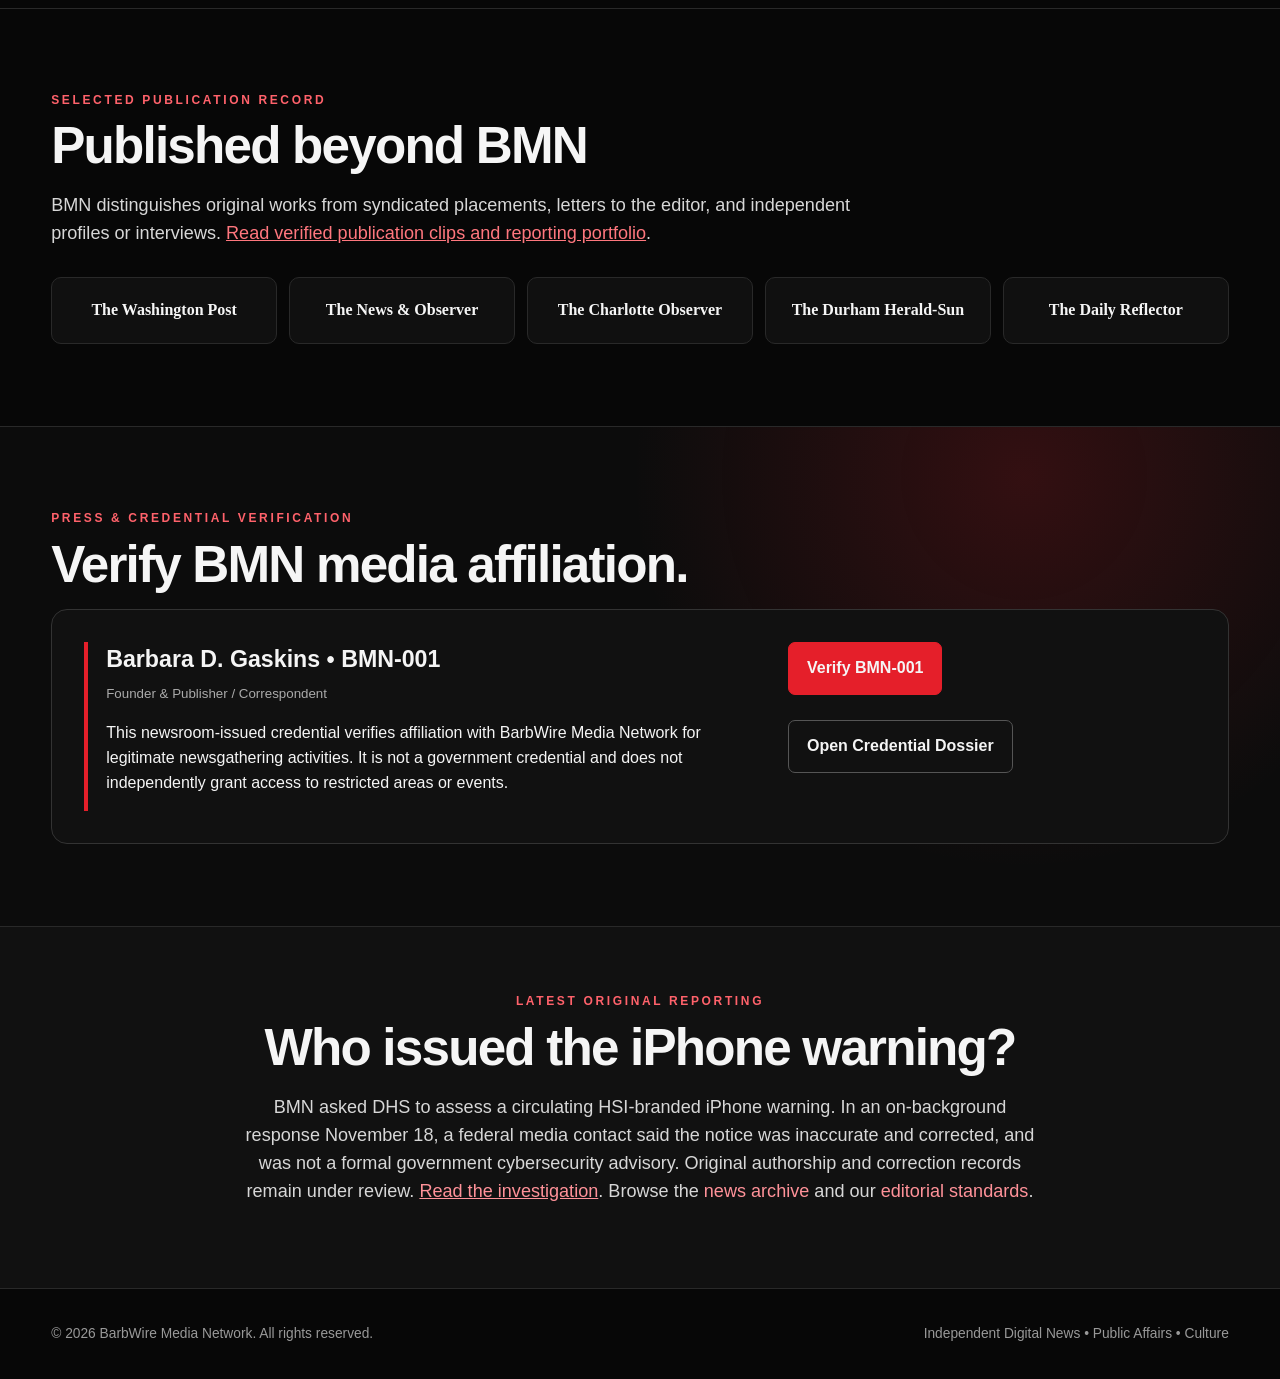
==== commit c6b17110: "Update homepage investigative feature with Nov 18 DHS response" ====
--- a/bmn/index.html
+++ b/bmn/index.html
@@ -98,7 +98,7 @@
     </div>
   </div></section>
 
-  <section class="coming"><div class="wrap"><div class="eyebrow">Latest Original Reporting</div><h2>Who issued the iPhone warning?</h2><p class="lead" style="margin-left:auto;margin-right:auto">BMN asked DHS to authenticate an HSI-branded Apple iOS 27 advisory circulating online. The agency requested the document; substantive verification remains pending. <a style="color:#ff9299;text-decoration:underline" href="news/hsi-iphone-advisory-dhs-verification/">Read the investigation</a>. Browse the <a href="news/" style="color:#ff9299">news archive</a> and our <a href="editorial-policy/" style="color:#ff9299">editorial standards</a>.</p></div></section>
+  <section class="coming"><div class="wrap"><div class="eyebrow">Latest Original Reporting</div><h2>Who issued the iPhone warning?</h2><p class="lead" style="margin-left:auto;margin-right:auto">BMN asked DHS to assess a circulating HSI-branded iPhone warning. In an on-background response November 18, a federal media contact said the notice was inaccurate and corrected, and was not a formal government cybersecurity advisory. Original authorship and correction records remain under review. <a style="color:#ff9299;text-decoration:underline" href="news/hsi-iphone-advisory-dhs-verification/">Read the investigation</a>. Browse the <a href="news/" style="color:#ff9299">news archive</a> and our <a href="editorial-policy/" style="color:#ff9299">editorial standards</a>.</p></div></section>
 
   <footer class="footer"><div class="wrap inner"><span>© 2026 BarbWire Media Network. All rights reserved.</span><span>Independent Digital News • Public Affairs • Culture</span></div></footer>
 </body>
